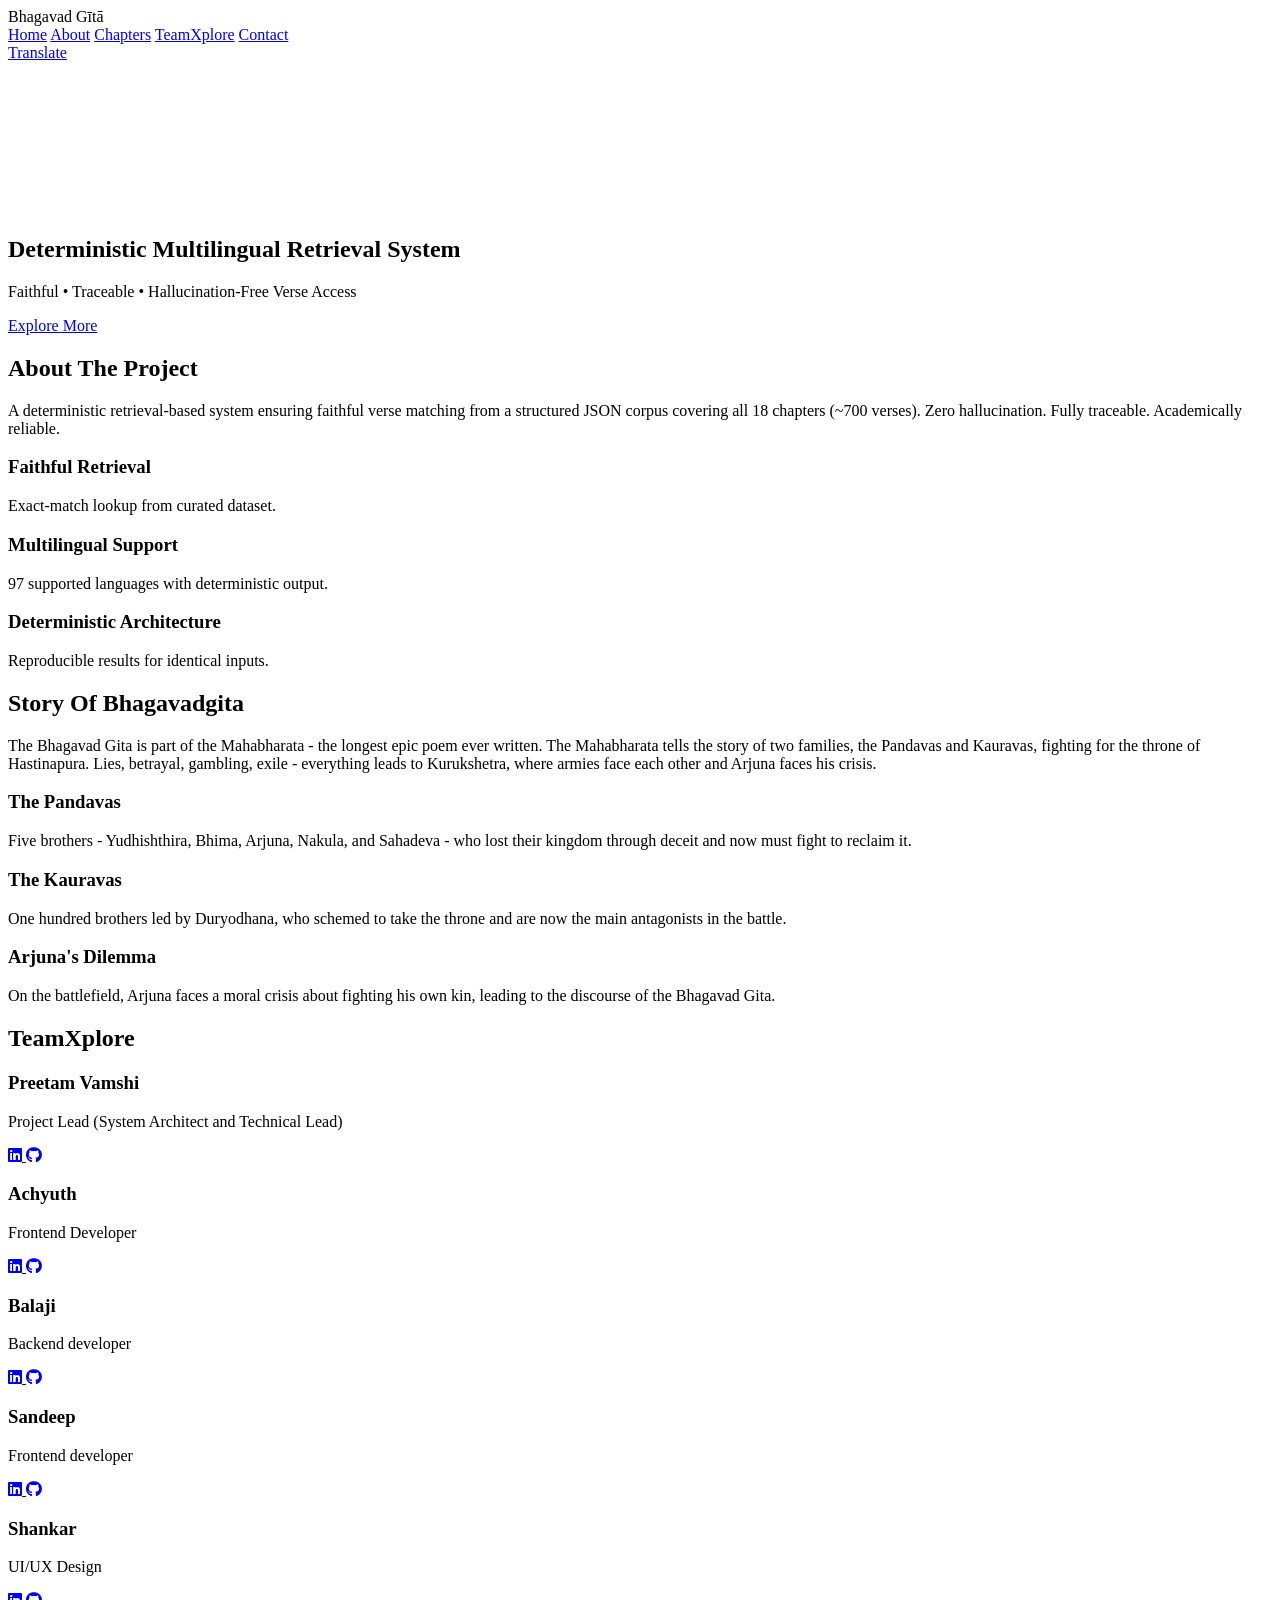
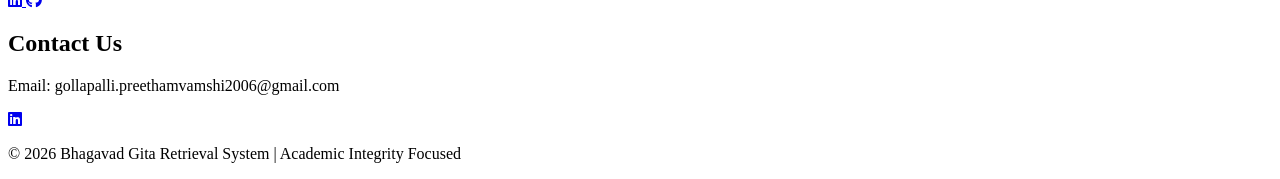
==== frontend/DASHBOARD/index.html @ b8db6f10 "Update index.html" ====
<!DOCTYPE html>
<html lang="en">
<head>
  <meta charset="UTF-8">
  <title>Bhagavad Gita Retrieval System</title>
  <meta name="viewport" content="width=device-width, initial-scale=1.0">

  <!-- Fonts -->
  <link href="https://fonts.googleapis.com/css2?family=Playfair+Display:wght@600;700&family=Inter:wght@300;400;500;600&display=swap" rel="stylesheet">
  <link rel="stylesheet" href="https://cdnjs.cloudflare.com/ajax/libs/font-awesome/6.5.0/css/all.min.css">
  <link rel="stylesheet" href="style.css">
</head>
<body>

<!-- ================= NAVBAR ================= -->
<header class="navbar">
  <div class="container nav-content">

    <div class="logo">Bhagavad Gītā</div>

    <div class="right-section">

      <nav>
        <a href="index.html">Home</a>
        <a href="index.html#about">About</a>
        <a href="BV/chapters.html" target="_self">Chapters</a>
        <a href="index.html#team">TeamXplore</a>
        <a href="index.html#contact">Contact</a>
      </nav>

      <a href="BV/translation.html" target="_self" class="glow-btn">Translate</a>

    </div>
  </div>
</header>


<!-- ================= HERO ================= -->
<section id="home" class="hero">

  <video autoplay muted loop playsinline class="hero-video">
    <source src="hero.mp4" type="video/mp4">
  </video>

  <div class="hero-overlay">
    <h1>Deterministic Multilingual Retrieval System</h1>
    <p>Faithful • Traceable • Hallucination-Free Verse Access</p>
    <a href="#about" class="btn">Explore More</a>
  </div>

</section>


<!-- ================= ABOUT ================= -->
<section id="about" class="section">
  <div class="container">
    <h2>About The Project</h2>
    <p>
      A deterministic retrieval-based system ensuring faithful verse matching
      from a structured JSON corpus covering all 18 chapters (~700 verses).
      Zero hallucination. Fully traceable. Academically reliable.
    </p>

    <div class="features">
      <div class="card">
        <h3>Faithful Retrieval</h3>
        <p>Exact-match lookup from curated dataset.</p>
      </div>

      <div class="card">
        <h3>Multilingual Support</h3>
        <p>97 supported languages with deterministic output.</p>
      </div>

      <div class="card">
        <h3>Deterministic Architecture</h3>
        <p>Reproducible results for identical inputs.</p>
      </div>
      <div class="story">
        <h2>Story Of Bhagavadgita</h2>
         <p>
        The Bhagavad Gita is part of the Mahabharata - the longest epic poem ever written.
        The Mahabharata tells the story of two families, the Pandavas and Kauravas,
        fighting for the throne of Hastinapura. Lies, betrayal, gambling, exile -
        everything leads to Kurukshetra, where armies face each other and Arjuna faces
        his crisis.
        </p>
      </div>

      <div class="card">
        <h3>The Pandavas</h3>
        <p>Five brothers - Yudhishthira, Bhima, Arjuna, Nakula, and Sahadeva - who lost their kingdom through deceit and now must fight to reclaim it.</p>
      </div>
      <div class="card">
        <h3>The Kauravas</h3>
        <p>One hundred brothers led by Duryodhana, who schemed to take the throne and are now the main antagonists in the battle.</p>
      </div>
     <div class="card">
        <h3>Arjuna's Dilemma</h3>
        <p>On the battlefield, Arjuna faces a moral crisis about fighting his own kin, leading to the discourse of the Bhagavad Gita.</p>
      </div>
      
         
  </div>
</section>


<!-- ================= TEAM ================= -->
<section id="team" class="section alt">
  <div class="container">
    <h2>TeamXplore</h2>

    <div class="team-grid">
      <div class="team-card">
        <h3>Preetam Vamshi</h3>
        <p>Project Lead (System Architect and Technical Lead)</p>

        <a href="https://www.linkedin.com/in/gollapalli-preetam-vamsi"
          target="_self"
          rel="noopener noreferrer"

          class="linkedin-icon">
          <i class="fab fa-linkedin"></i>
         </a>
        <a href="https://github.com/Preetam-Vamsi-2006" target="_self" class="github-icon">
         <i class="fab fa-github"></i>
         </a>
      </div>

      <div class="team-card">
        <h3>Achyuth</h3>
        <p>Frontend Developer</p>
           <a href="https://www.linkedin.com/in/achyuthparisha"
          target="_self"
          rel="noopener noreferrer"

          class="linkedin-icon">
          <i class="fab fa-linkedin"></i>
         </a>
        <a href="https://github.com/Achyuth69" target="_self" class="github-icon">
         <i class="fab fa-github"></i>
         </a>
      </div>

      <div class="team-card">
        <h3>Balaji</h3>
        <p>Backend developer</p>

          <a href="https://www.linkedin.com/in/rupaji-balaji-597aa5293/"
          target="_self"
          rel="noopener noreferrer"

          class="linkedin-icon">
          <i class="fab fa-linkedin"></i>
         </a>
        <a href="https://github.com/RupajiBalaji" target="_self" class="github-icon">
         <i class="fab fa-github"></i>
         </a>
      </div>
       <div class="team-card">
        <h3>Sandeep</h3>
        <p>Frontend developer</p>
           <a href="https://www.linkedin.com/in/pshalemsandeep/"
          target="_self"
          rel="noopener noreferrer"

          class="linkedin-icon">
          <i class="fab fa-linkedin"></i>
         </a>
        <a href="https://github.com/P-Shalem-Sandeep-Babu" target="_self" class="github-icon">
         <i class="fab fa-github"></i>
         </a>
      </div>

      <div class="team-card">
        <h3>Shankar</h3>
        <p>UI/UX Design</p>
           <a href="https://www.linkedin.com/in/ashankarsrivathsa/"
          target="_self"
          rel="noopener noreferrer"

          class="linkedin-icon">
          <i class="fab fa-linkedin"></i>
         </a>
         <a href="https://github.com/ShankarSrivathsa" target="_self" class="github-icon">
         <i class="fab fa-github"></i>
         </a>
      </div>
      
    </div>
  </div>
</section>


<!-- ================= CONTACT ================= -->
<section id="contact" class="section">
  <div class="container">
    <h2>Contact Us</h2>
    <p class="contact-email">
      Email: gollapalli.preethamvamshi2006@gmail.com
    </p>
       <div class="contact-social">

      <a href="https://www.linkedin.com/in/gollapalli-preetam-vamsi"
         target="_self">
        <i class="fab fa-linkedin"></i>
      </a>

      

    </div>
  </div>
</section>


<footer class="footer">
  <p>© 2026 Bhagavad Gita Retrieval System | Academic Integrity Focused</p>
</footer>


<script>
window.addEventListener("scroll", function() {
  const nav = document.querySelector(".navbar");
  if (window.scrollY > 50) {
    nav.classList.add("scrolled");
  } else {
    nav.classList.remove("scrolled");
  }
});
</script>

</body>
</html>
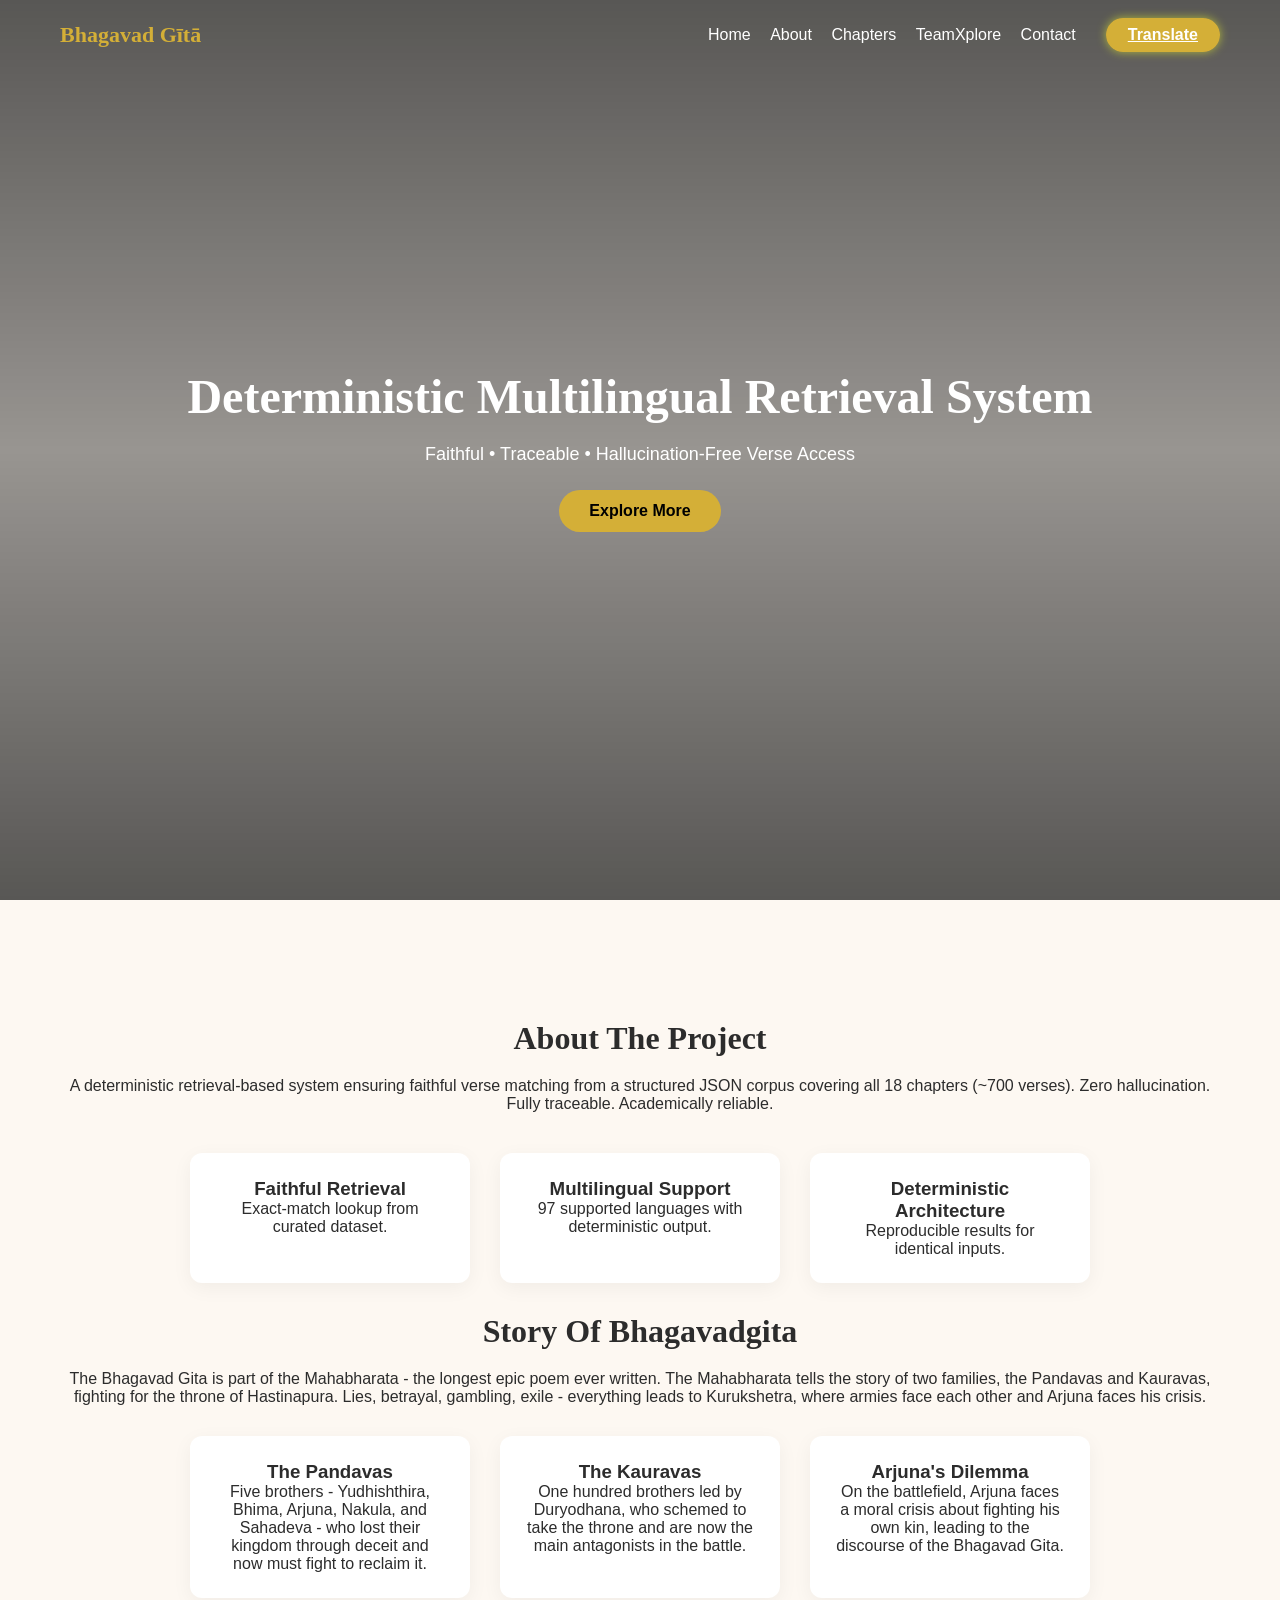
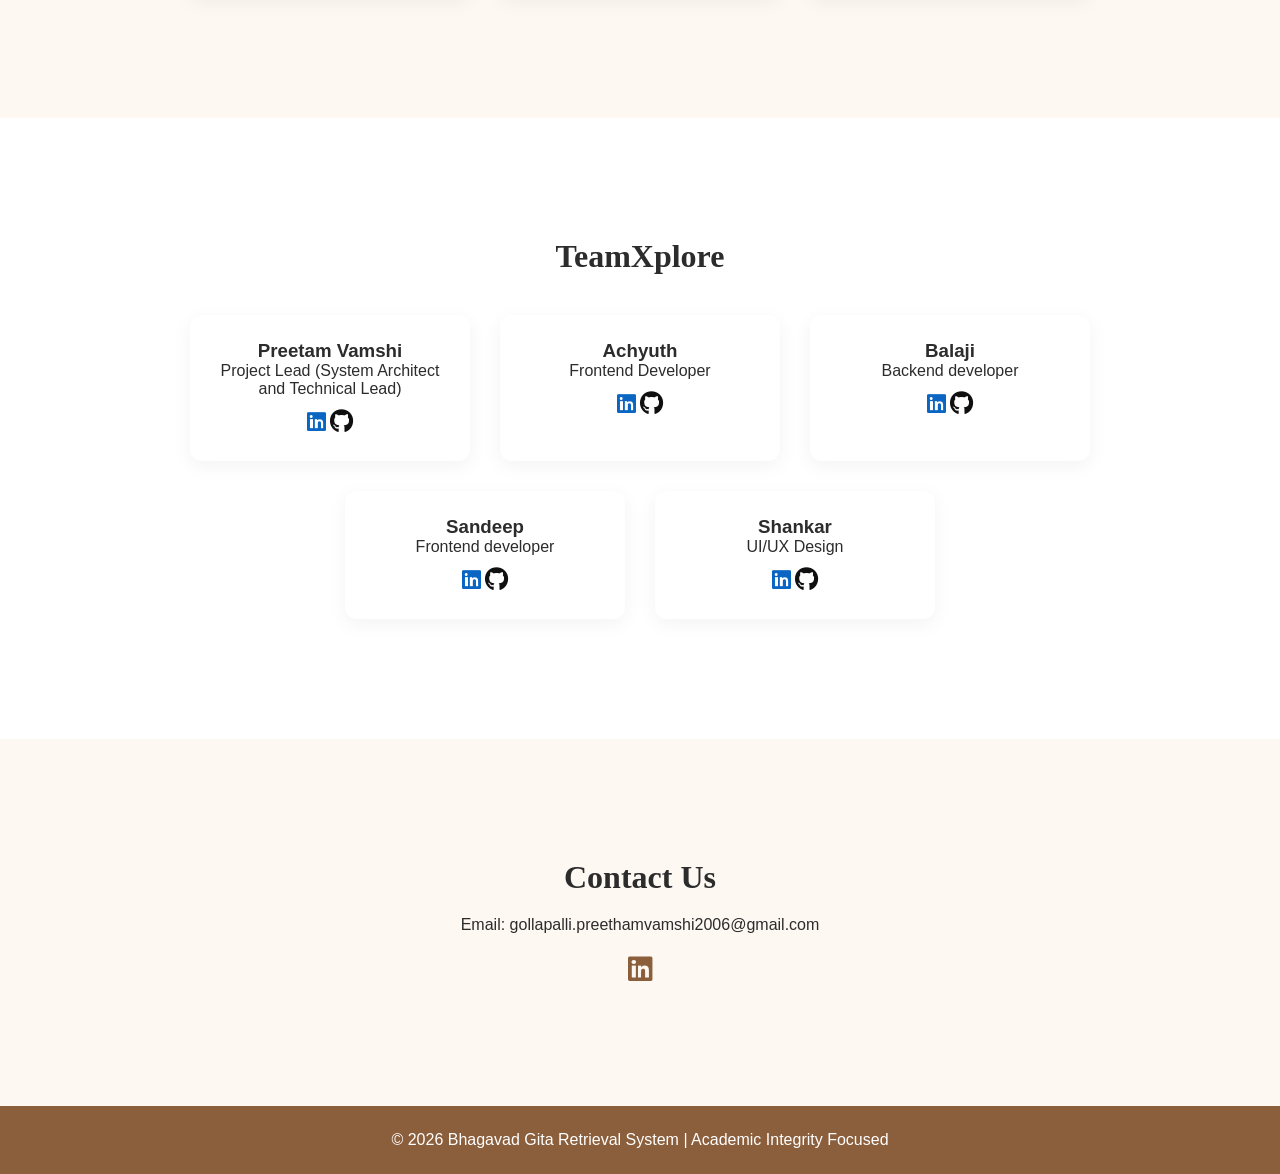
==== commit aa218088: "For Mobile Navbar" ====
--- a/frontend/DASHBOARD/index.html
+++ b/frontend/DASHBOARD/index.html
@@ -17,8 +17,11 @@
   <div class="container nav-content">
 
     <div class="logo">Bhagavad Gītā</div>
-
-    <div class="right-section">
+      <!-- Hamburger Icon -->
+    <div class="hamburger" id="hamburger">
+      <i class="fas fa-bars"></i>
+    </div>
+    <div class="right-section" id = "nav-menu">
 
       <nav>
         <a href="index.html">Home</a>
@@ -218,16 +221,7 @@
 </footer>
 
 
-<script>
-window.addEventListener("scroll", function() {
-  const nav = document.querySelector(".navbar");
-  if (window.scrollY > 50) {
-    nav.classList.add("scrolled");
-  } else {
-    nav.classList.remove("scrolled");
-  }
-});
-</script>
+<script src="BV/script.js"></script>
 
 </body>
 </html>
--- a/frontend/DASHBOARD/style.css
+++ b/frontend/DASHBOARD/style.css
@@ -0,0 +1,344 @@
+/* ===== RESET ===== */
+* {
+  margin: 0;
+  padding: 0;
+  box-sizing: border-box;
+}
+
+html {
+  scroll-behavior: smooth;
+}
+
+body {
+  font-family: 'Inter', sans-serif;
+  background: #FDF8F2;
+  color: #2C2C2C;
+}
+
+/* ===== CONTAINER ===== */
+.container {
+  max-width: 1200px;
+  margin: auto;
+  padding: 0 20px;
+}
+
+/* ===== NAVBAR ===== */
+.navbar {
+  position: fixed;
+  width: 100%;
+  top: 0;
+  z-index: 1000;
+  background: transparent;
+  transition: 0.3s ease;
+}
+
+.navbar.scrolled {
+  background: white;
+  box-shadow: 0 2px 12px rgba(0,0,0,0.08);
+}
+
+.nav-content {
+  display: flex;
+  justify-content: space-between;
+  align-items: center;
+  height: 70px;
+}
+
+.logo {
+  font-family: 'Playfair Display', serif;
+  font-size: 22px;
+  color: #D4AF37;
+  font-weight: 700;
+}
+
+.right-section {
+  display: flex;
+  align-items: center;
+  gap: 15px;
+}
+
+.navbar nav a {
+  text-decoration: none;
+  color: white;
+  font-weight: 500;
+  margin-right: 15px;
+  transition: 0.3s;
+}
+
+.navbar.scrolled nav a {
+  color: #8B5E3C;
+}
+
+.navbar nav a:hover {
+  color: #D4AF37;
+}
+
+/* ===== PREMIUM BUTTONS ===== */
+
+/* Wireshark Style Outline Button */
+.outline-btn {
+  padding: 8px 20px;
+  border-radius: 30px;
+  background: transparent;
+  color: #00bfff;
+  font-weight: 500;
+  cursor: pointer;
+  border: 2px solid #00bfff;
+  transition: 0.3s ease;
+}
+
+.outline-btn:hover {
+  background: #00bfff;
+  color: black;
+  box-shadow: 0 0 15px #00bfff;
+}
+
+/* Gradient Glow Button */
+.glow-btn {
+  padding: 8px 22px;
+  border-radius: 30px;
+  border: none;
+  background: linear-gradient(45deg, #D4AF37, #D4AF37);
+  color: white;
+  font-weight: 600;
+  cursor: pointer;
+  transition: 0.3s ease;
+  box-shadow: 0 0 10px rgba(231, 245, 42, 0.6);
+}
+
+.glow-btn:hover {
+  transform: translateY(-2px);
+  box-shadow: 0 0 20px rgba(225, 239, 35, 0.9);
+}
+
+/* ===== HERO ===== */
+.hero {
+  position: relative;
+  width: 100%;
+  height: 100vh;
+  overflow: hidden;
+}
+
+.hero-video {
+  position: fixed;
+  top: 0;
+  left: 0;
+  width: 100vw;
+  height: 100vh;
+  object-fit: cover;
+  z-index: -1;
+  pointer-events: none;
+}
+
+.hero-overlay {
+  position: relative;
+  z-index: 2;
+  height: 100vh;
+  display: flex;
+  flex-direction: column;
+  justify-content: center;
+  align-items: center;
+  text-align: center;
+  background: linear-gradient(
+    to bottom,
+    rgba(0,0,0,0.65),
+    rgba(0,0,0,0.4),
+    rgba(0,0,0,0.65)
+  );
+  color: white;
+  padding: 20px;
+}
+
+.hero-overlay h1 {
+  font-family: 'Playfair Display', serif;
+  font-size: 48px;
+  margin-bottom: 20px;
+}
+
+.hero-overlay p {
+  font-size: 18px;
+  margin-bottom: 25px;
+}
+
+.btn {
+  display: inline-block;
+  padding: 12px 30px;
+  background: #D4AF37;
+  color: black;
+  border-radius: 30px;
+  text-decoration: none;
+  font-weight: 600;
+  transition: 0.3s;
+}
+
+.btn:hover {
+  background: #b9972e;
+}
+
+/* ===== SECTIONS ===== */
+.section {
+  padding: 120px 0;
+  background: #FDF8F2;
+  text-align: center;
+}
+
+.section h2 {
+  font-family: 'Playfair Display', serif;
+  margin-bottom: 20px;
+  font-size: 32px;
+}
+
+.alt {
+  background: white;
+}
+
+/* ===== CARDS ===== */
+.features,
+.team-grid {
+  margin-top: 40px;
+  display: flex;
+  justify-content: center;
+  gap: 30px;
+  flex-wrap: wrap;
+}
+
+.card,
+.team-card {
+  background: white;
+  padding: 25px;
+  width: 280px;
+  border-radius: 12px;
+  box-shadow: 0 5px 20px rgba(0,0,0,0.05);
+  transition: 0.3s;
+}
+
+.card:hover,
+.team-card:hover {
+  transform: translateY(-6px);
+}
+
+/* ===== CONTACT ===== */
+.contact-form {
+  max-width: 450px;
+  margin: 30px auto;
+  display: flex;
+  flex-direction: column;
+}
+
+.contact-form input,
+.contact-form textarea {
+  margin: 10px 0;
+  padding: 12px;
+  border-radius: 6px;
+  border: 1px solid #ccc;
+}
+
+.footer {
+  text-align: center;
+  padding: 25px;
+  background: #8B5E3C;
+  color: white;
+}
+
+.linkedin-icon {
+  display: inline-block;
+  margin-top: 12px;
+  font-size: 22px;
+  color: #0A66C2;
+  transition: 0.3s ease;
+  z-index: 10;
+  pointer-events: auto;
+  position: relative;
+}
+
+.linkedin-icon:hover {
+  transform: scale(1.2);
+  color: #004182;
+}
+
+.github-icon {
+    display: inline-block;
+    margin-top: 10px;
+    font-size: 24px;
+    color: #111010;
+    transition: 0.3s ease;
+}
+
+.github-icon:hover {
+    color: #D4AF37;
+    transform: scale(1.2);
+}
+.contact-social {
+    margin-top: 20px;
+    display: flex;
+    justify-content: center;
+    gap: 35px;
+}
+
+.contact-social a {
+    font-size: 28px;
+    color: #8B5E3C;
+    transition: 0.3s ease;
+}
+
+.contact-social a:hover {
+    color: #D4AF37;
+    transform: scale(1.2);
+}
+.story {
+  width: 100%;
+}
+/* ================= HAMBURGER ================= */
+
+.hamburger {
+  display: none;
+  font-size: 26px;
+  cursor: pointer;
+  color: white;
+}
+
+.navbar.scrolled .hamburger {
+  color: #8B5E3C;
+}
+
+
+/* ================= MOBILE NAVBAR ================= */
+
+@media (max-width: 768px) {
+
+  .hamburger {
+    display: block;
+  }
+
+  .right-section {
+    position: fixed;
+    top: 0;
+    right: -100%;
+    height: 100vh;
+    width: 260px;
+    display:flex;
+    background: white;
+    flex-direction: column;
+    justify-content: center;
+    align-items: center;
+    gap: 30px;
+    transition: 0.3s ease;
+    box-shadow: -5px 0 20px rgba(0,0,0,0.1);
+  }
+
+  .right-section.active {
+    right: 0;
+  }
+
+  .right-section nav {
+    display: flex;
+    flex-direction: column;
+    gap: 20px;
+  }
+
+  .navbar nav a {
+    color: #8B5E3C;
+    font-size: 18px;
+  }
+
+}
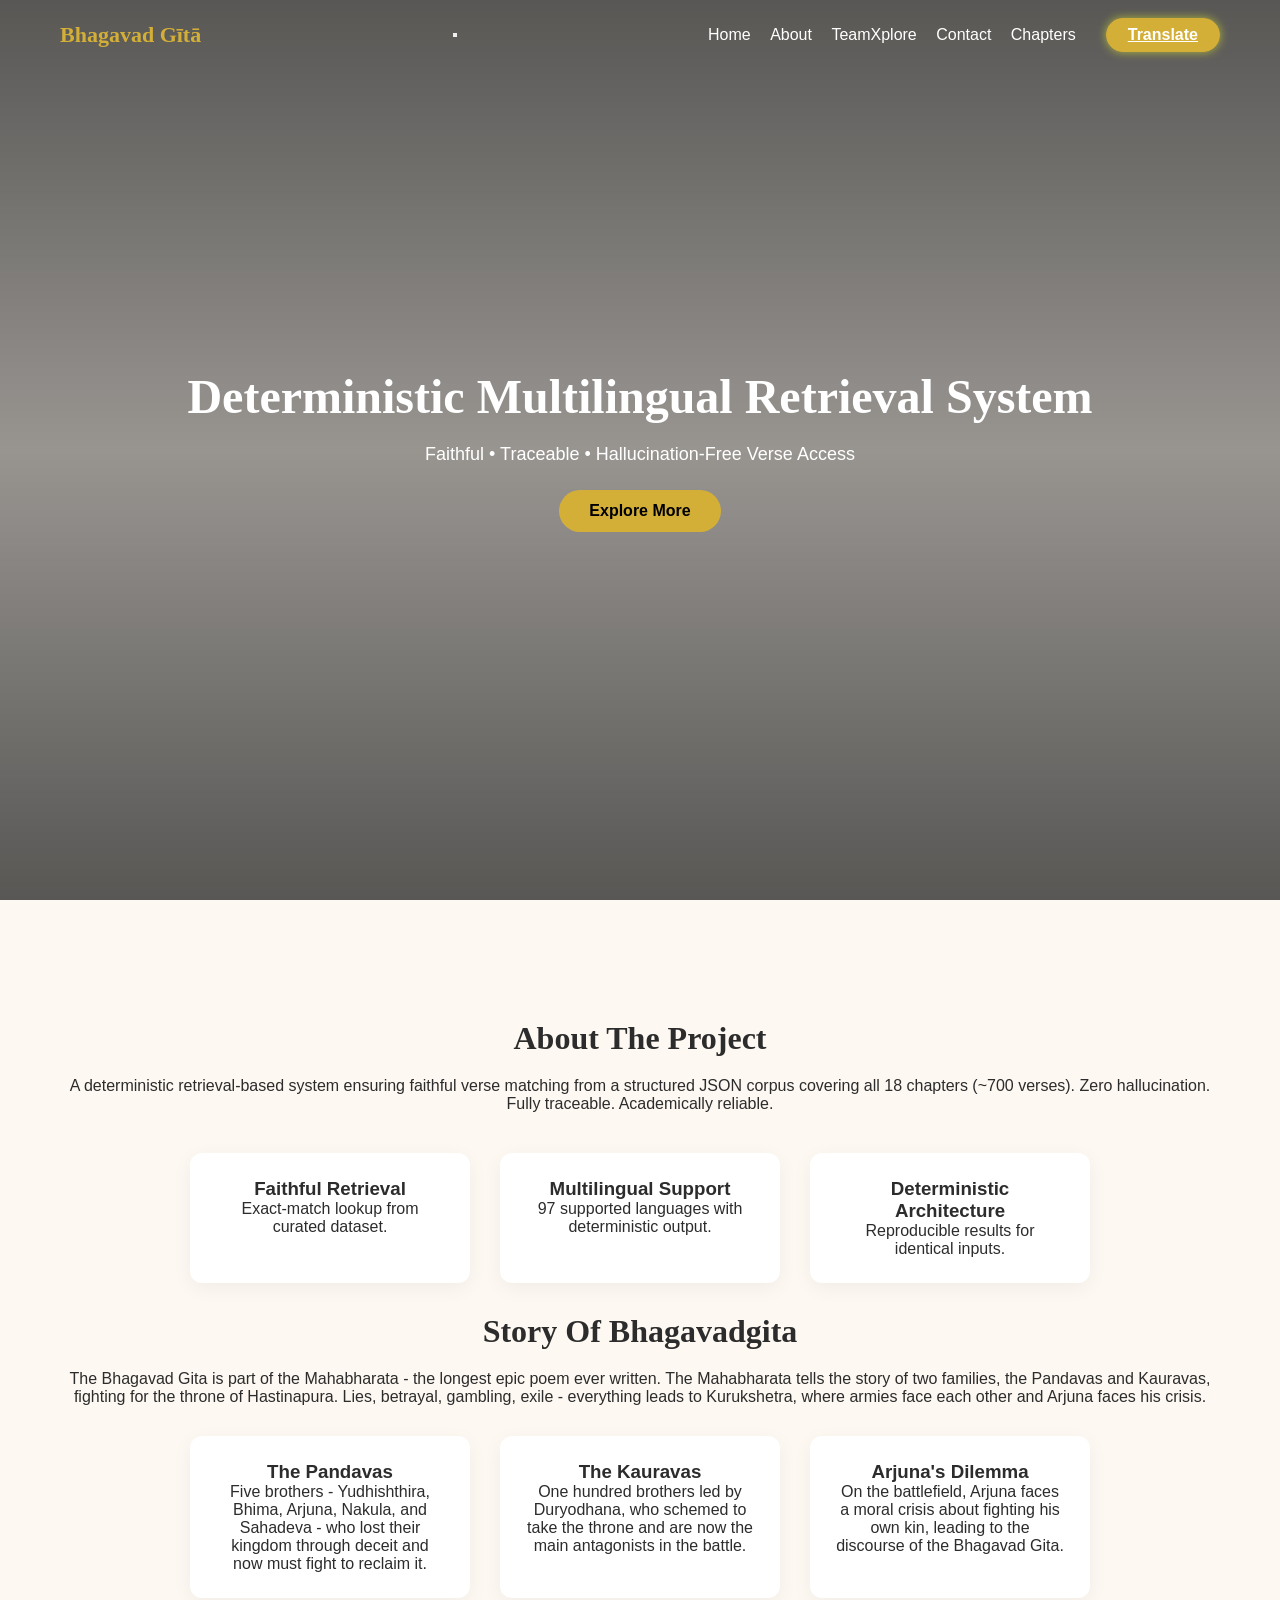
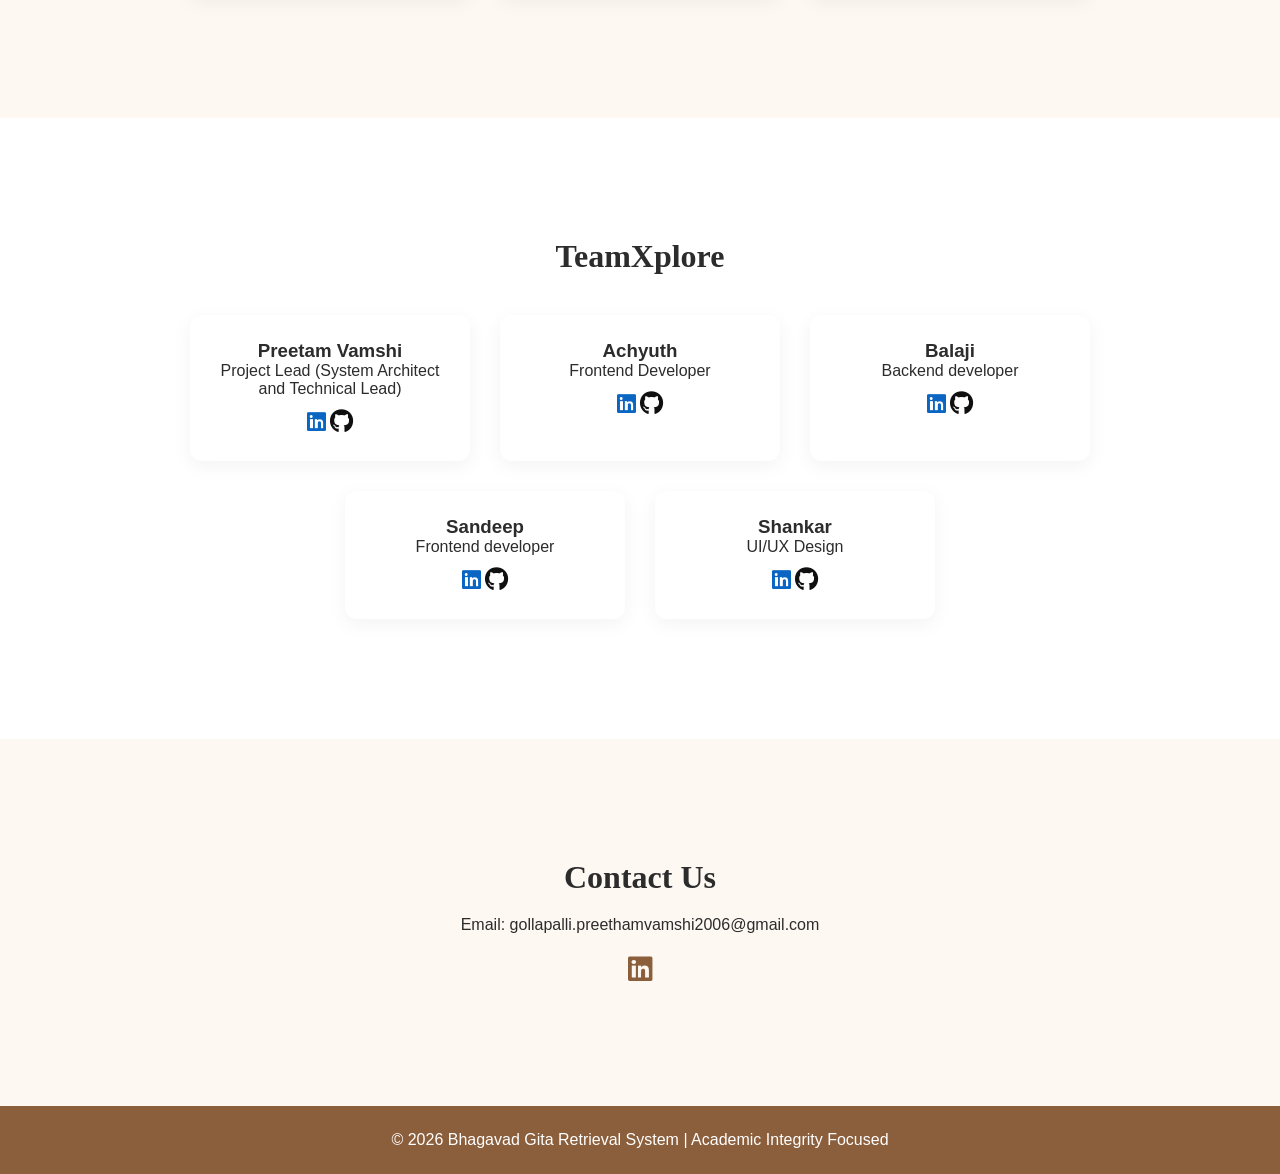
==== commit 77241bd0: "all changes for deployment" ====
--- a/frontend/DASHBOARD/index.html
+++ b/frontend/DASHBOARD/index.html
@@ -9,6 +9,7 @@
   <link href="https://fonts.googleapis.com/css2?family=Playfair+Display:wght@600;700&family=Inter:wght@300;400;500;600&display=swap" rel="stylesheet">
   <link rel="stylesheet" href="https://cdnjs.cloudflare.com/ajax/libs/font-awesome/6.5.0/css/all.min.css">
   <link rel="stylesheet" href="style.css">
+  <link rel="stylesheet" href="hamburger-menu.css">
 </head>
 <body>
 
@@ -17,21 +18,18 @@
   <div class="container nav-content">
 
     <div class="logo">Bhagavad Gītā</div>
-      <!-- Hamburger Icon -->
-    <div class="hamburger" id="hamburger">
-      <i class="fas fa-bars"></i>
-    </div>
-    <div class="right-section" id = "nav-menu">
+
+    <div class="right-section">
 
       <nav>
-        <a href="index.html">Home</a>
-        <a href="index.html#about">About</a>
-        <a href="BV/chapters.html" target="_self">Chapters</a>
-        <a href="index.html#team">TeamXplore</a>
-        <a href="index.html#contact">Contact</a>
+        <a href="#home">Home</a>
+        <a href="#about">About</a>
+        <a href="#team">TeamXplore</a>
+        <a href="#contact">Contact</a>
+        <a href="../BV/chapters.html" target="_self">Chapters </a>
       </nav>
 
-      <a href="BV/translation.html" target="_self" class="glow-btn">Translate</a>
+      <a href="../BV/translation.html" target="_self" class="glow-btn">Translate</a>
 
     </div>
   </div>
@@ -102,8 +100,6 @@
         <h3>Arjuna's Dilemma</h3>
         <p>On the battlefield, Arjuna faces a moral crisis about fighting his own kin, leading to the discourse of the Bhagavad Gita.</p>
       </div>
-      
-         
   </div>
 </section>
 
@@ -221,7 +217,17 @@
 </footer>
 
 
-<script src="BV/script.js"></script>
+<script>
+window.addEventListener("scroll", function() {
+  const nav = document.querySelector(".navbar");
+  if (window.scrollY > 50) {
+    nav.classList.add("scrolled");
+  } else {
+    nav.classList.remove("scrolled");
+  }
+});
+</script>
+<script src="hamburger-menu.js"></script>
 
 </body>
 </html>
--- a/frontend/DASHBOARD/style.css
+++ b/frontend/DASHBOARD/style.css
@@ -287,58 +287,4 @@
 }
 .story {
   width: 100%;
-}
-/* ================= HAMBURGER ================= */
-
-.hamburger {
-  display: none;
-  font-size: 26px;
-  cursor: pointer;
-  color: white;
-}
-
-.navbar.scrolled .hamburger {
-  color: #8B5E3C;
-}
-
-
-/* ================= MOBILE NAVBAR ================= */
-
-@media (max-width: 768px) {
-
-  .hamburger {
-    display: block;
-  }
-
-  .right-section {
-    position: fixed;
-    top: 0;
-    right: -100%;
-    height: 100vh;
-    width: 260px;
-    display:flex;
-    background: white;
-    flex-direction: column;
-    justify-content: center;
-    align-items: center;
-    gap: 30px;
-    transition: 0.3s ease;
-    box-shadow: -5px 0 20px rgba(0,0,0,0.1);
-  }
-
-  .right-section.active {
-    right: 0;
-  }
-
-  .right-section nav {
-    display: flex;
-    flex-direction: column;
-    gap: 20px;
-  }
-
-  .navbar nav a {
-    color: #8B5E3C;
-    font-size: 18px;
-  }
-
-}
+}
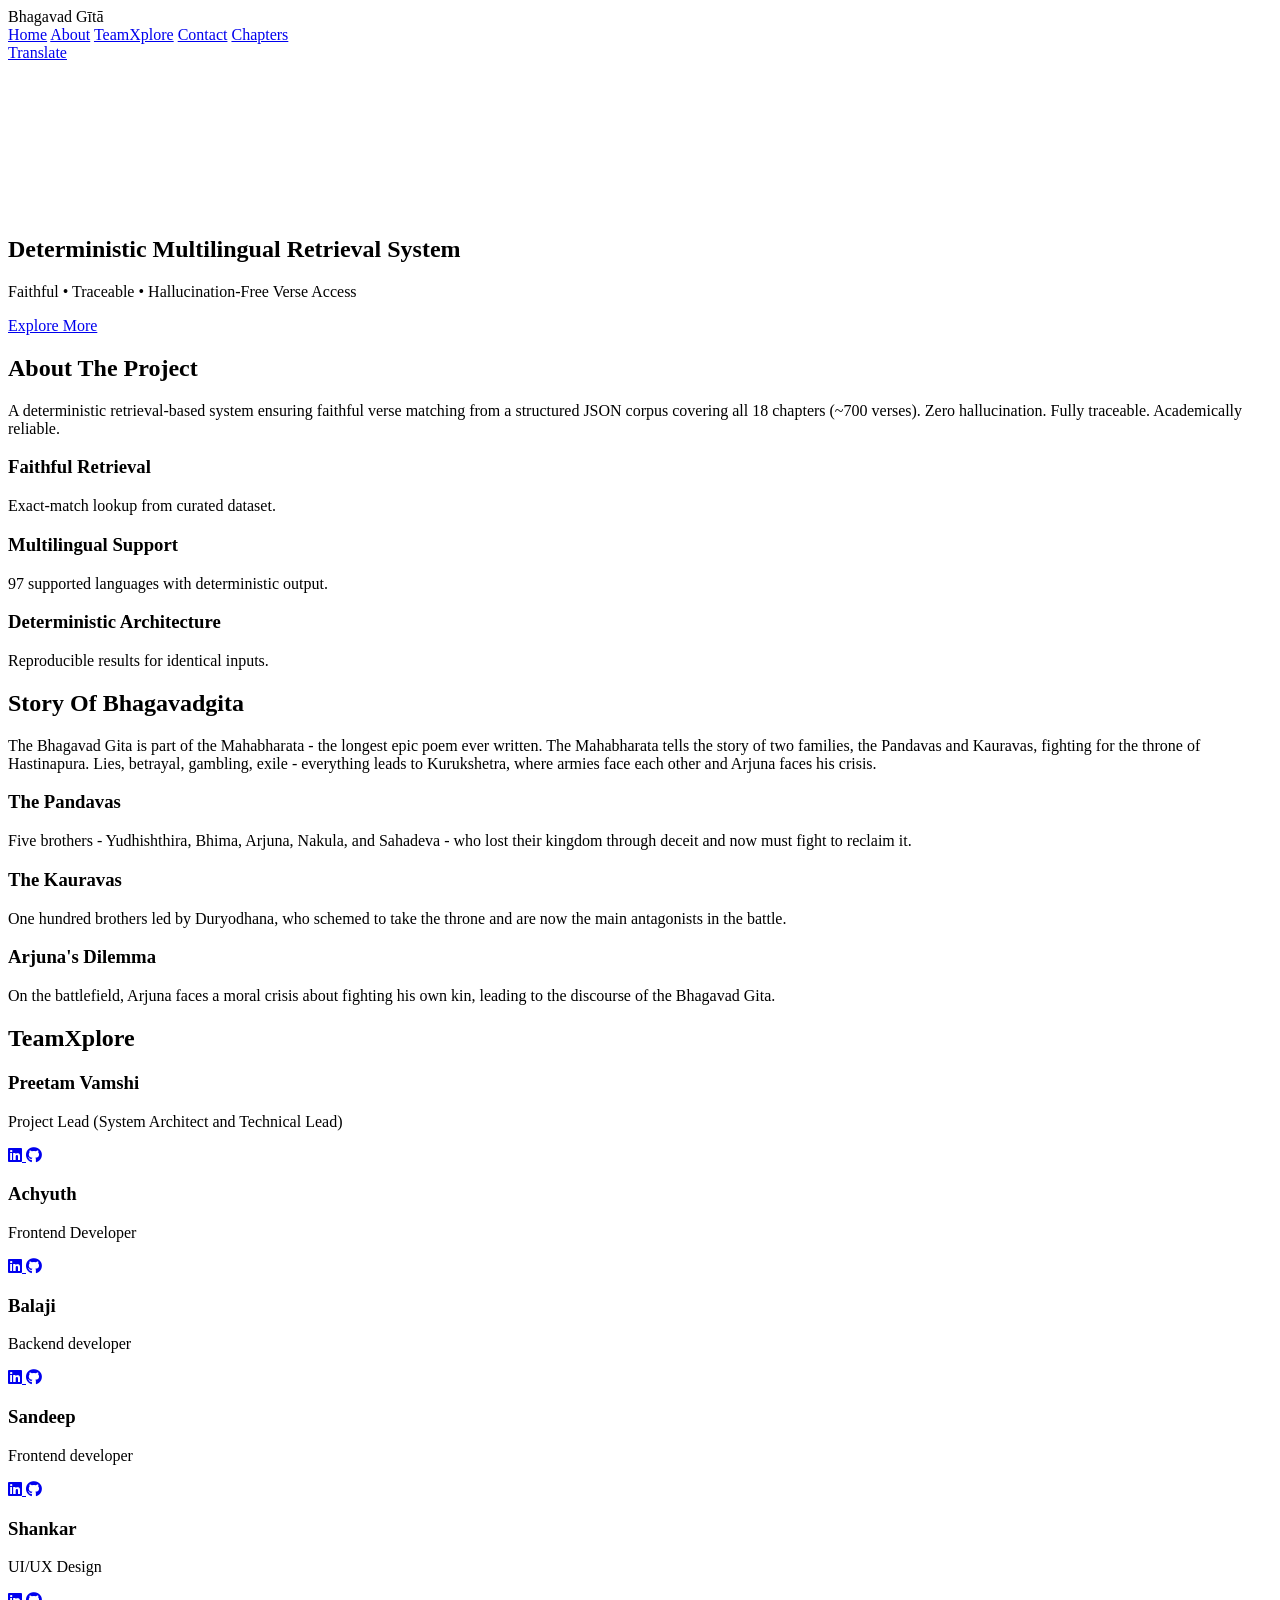
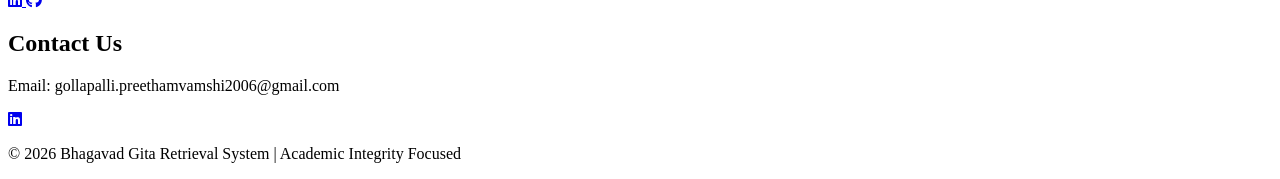
==== commit a730a596: "Fixed all paths for vercel" ====
--- a/frontend/DASHBOARD/index.html
+++ b/frontend/DASHBOARD/index.html
@@ -8,8 +8,8 @@
   <!-- Fonts -->
   <link href="https://fonts.googleapis.com/css2?family=Playfair+Display:wght@600;700&family=Inter:wght@300;400;500;600&display=swap" rel="stylesheet">
   <link rel="stylesheet" href="https://cdnjs.cloudflare.com/ajax/libs/font-awesome/6.5.0/css/all.min.css">
-  <link rel="stylesheet" href="style.css">
-  <link rel="stylesheet" href="hamburger-menu.css">
+  <link rel="stylesheet" href="/style.css">
+  <link rel="stylesheet" href="/hamburger-menu.css">
 </head>
 <body>
 
@@ -26,10 +26,10 @@
         <a href="#about">About</a>
         <a href="#team">TeamXplore</a>
         <a href="#contact">Contact</a>
-        <a href="../BV/chapters.html" target="_self">Chapters </a>
+        <a href="/BV/chapters.html">Chapters</a>
       </nav>
 
-      <a href="../BV/translation.html" target="_self" class="glow-btn">Translate</a>
+      <a href="/BV/translation.html" class="glow-btn">Translate</a>
 
     </div>
   </div>
@@ -227,7 +227,7 @@
   }
 });
 </script>
-<script src="hamburger-menu.js"></script>
+<script src="/hamburger-menu.js"></script>
 
 </body>
 </html>
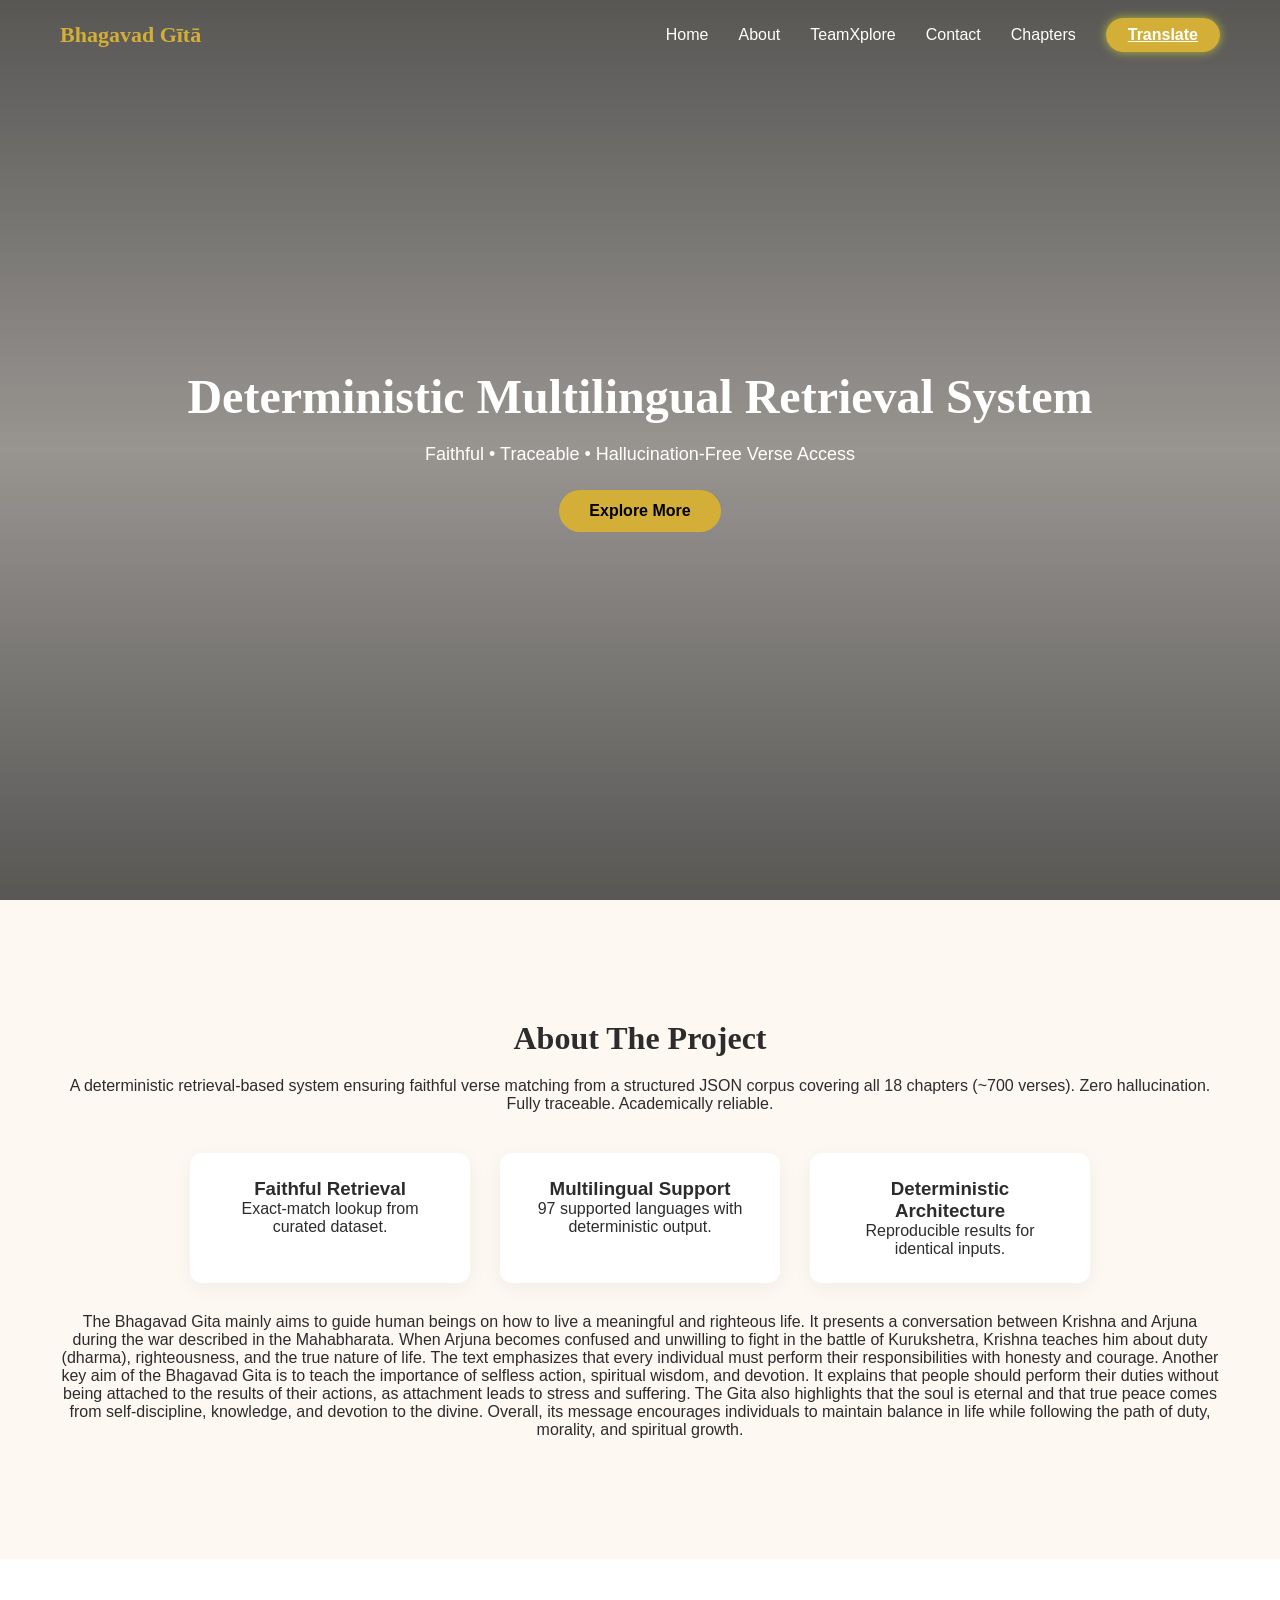
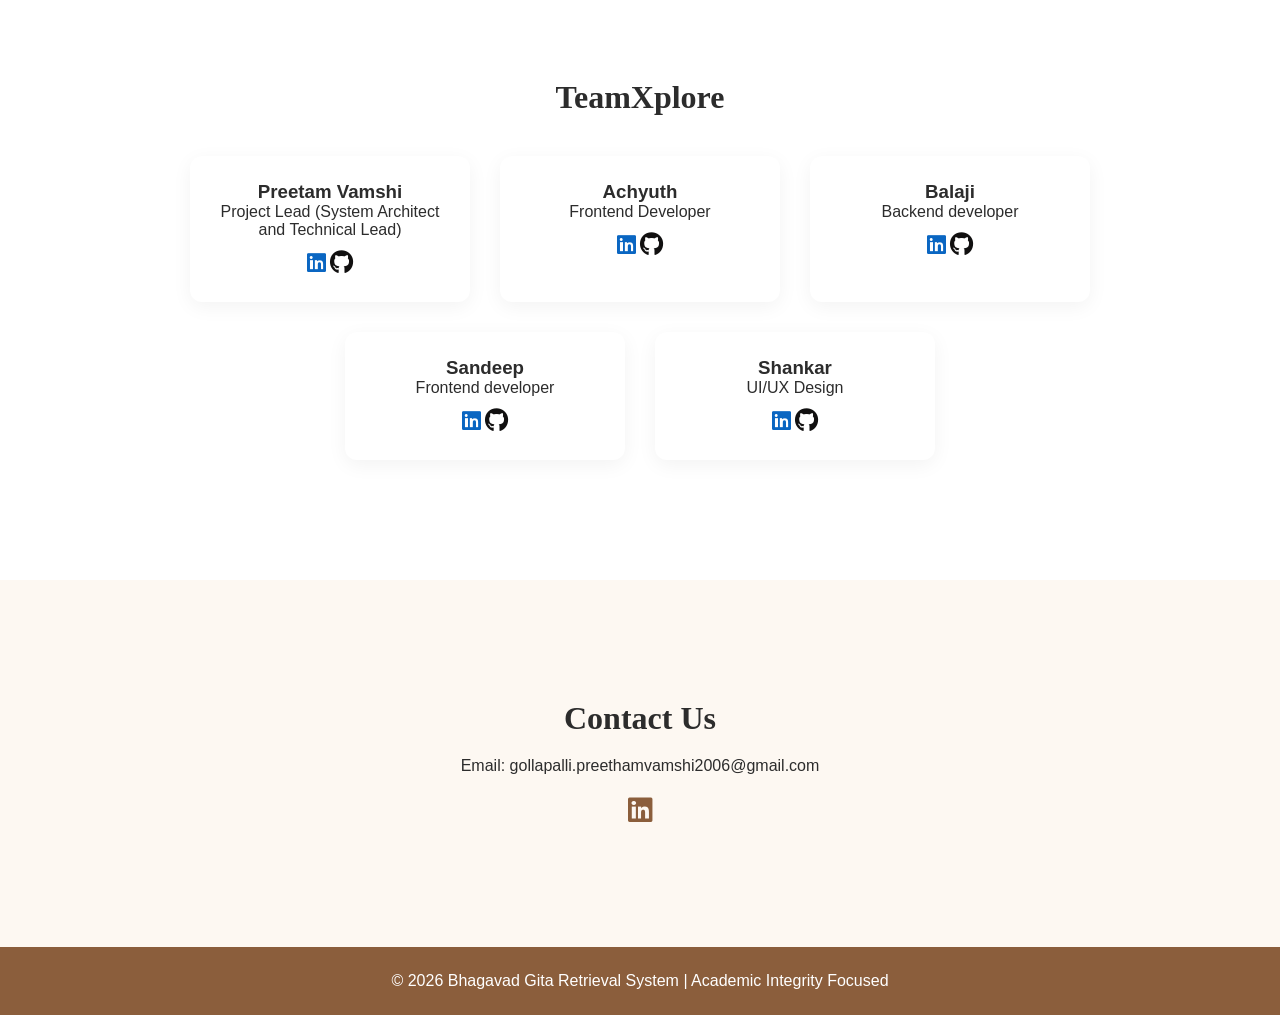
==== commit 95060eee: "Changes" ====
--- a/frontend/DASHBOARD/index.html
+++ b/frontend/DASHBOARD/index.html
@@ -8,8 +8,7 @@
   <!-- Fonts -->
   <link href="https://fonts.googleapis.com/css2?family=Playfair+Display:wght@600;700&family=Inter:wght@300;400;500;600&display=swap" rel="stylesheet">
   <link rel="stylesheet" href="https://cdnjs.cloudflare.com/ajax/libs/font-awesome/6.5.0/css/all.min.css">
-  <link rel="stylesheet" href="/style.css">
-  <link rel="stylesheet" href="/hamburger-menu.css">
+  <link rel="stylesheet" href="style.css">
 </head>
 <body>
 
@@ -21,15 +20,21 @@
 
     <div class="right-section">
 
-      <nav>
+      <nav class="nav-menu">
         <a href="#home">Home</a>
         <a href="#about">About</a>
         <a href="#team">TeamXplore</a>
         <a href="#contact">Contact</a>
-        <a href="/BV/chapters.html">Chapters</a>
+        <a href="../BV/chapters.html" target="_self">Chapters </a>
       </nav>
 
-      <a href="/BV/translation.html" class="glow-btn">Translate</a>
+      <button class="hamburger" aria-label="Toggle menu">
+        <span></span>
+        <span></span>
+        <span></span>
+      </button>
+
+      <a href="../BV/translation.html" target="_self" class="glow-btn">Translate</a>
 
     </div>
   </div>
@@ -77,29 +82,12 @@
         <h3>Deterministic Architecture</h3>
         <p>Reproducible results for identical inputs.</p>
       </div>
-      <div class="story">
-        <h2>Story Of Bhagavadgita</h2>
-         <p>
-        The Bhagavad Gita is part of the Mahabharata - the longest epic poem ever written.
-        The Mahabharata tells the story of two families, the Pandavas and Kauravas,
-        fighting for the throne of Hastinapura. Lies, betrayal, gambling, exile -
-        everything leads to Kurukshetra, where armies face each other and Arjuna faces
-        his crisis.
-        </p>
-      </div>
-
-      <div class="card">
-        <h3>The Pandavas</h3>
-        <p>Five brothers - Yudhishthira, Bhima, Arjuna, Nakula, and Sahadeva - who lost their kingdom through deceit and now must fight to reclaim it.</p>
-      </div>
-      <div class="card">
-        <h3>The Kauravas</h3>
-        <p>One hundred brothers led by Duryodhana, who schemed to take the throne and are now the main antagonists in the battle.</p>
-      </div>
-     <div class="card">
-        <h3>Arjuna's Dilemma</h3>
-        <p>On the battlefield, Arjuna faces a moral crisis about fighting his own kin, leading to the discourse of the Bhagavad Gita.</p>
-      </div>
+        
+      
+      <p> The Bhagavad Gita mainly aims to guide human beings on how to live a meaningful and righteous life. It presents a conversation between Krishna and Arjuna during the war described in the Mahabharata. When Arjuna becomes confused and unwilling to fight in the battle of Kurukshetra, Krishna teaches him about duty (dharma), righteousness, and the true nature of life. The text emphasizes that every individual must perform their responsibilities with honesty and courage.
+
+Another key aim of the Bhagavad Gita is to teach the importance of selfless action, spiritual wisdom, and devotion. It explains that people should perform their duties without being attached to the results of their actions, as attachment leads to stress and suffering. The Gita also highlights that the soul is eternal and that true peace comes from self-discipline, knowledge, and devotion to the divine. Overall, its message encourages individuals to maintain balance in life while following the path of duty, morality, and spiritual growth.</p>
+    </div>
   </div>
 </section>
 
@@ -226,8 +214,35 @@
     nav.classList.remove("scrolled");
   }
 });
+
+// Hamburger menu toggle
+document.addEventListener('DOMContentLoaded', function() {
+  const hamburger = document.querySelector('.hamburger');
+  const navMenu = document.querySelector('.nav-menu');
+
+  hamburger.addEventListener('click', function() {
+    hamburger.classList.toggle('active');
+    navMenu.classList.toggle('active');
+  });
+
+  // Close menu when clicking a link
+  const navLinks = document.querySelectorAll('.nav-menu a');
+  navLinks.forEach(link => {
+    link.addEventListener('click', function() {
+      hamburger.classList.remove('active');
+      navMenu.classList.remove('active');
+    });
+  });
+
+  // Close menu when clicking outside
+  document.addEventListener('click', function(event) {
+    if (!hamburger.contains(event.target) && !navMenu.contains(event.target)) {
+      hamburger.classList.remove('active');
+      navMenu.classList.remove('active');
+    }
+  });
+});
 </script>
-<script src="/hamburger-menu.js"></script>
 
 </body>
 </html>
--- a/frontend/DASHBOARD/style.css
+++ b/frontend/DASHBOARD/style.css
@@ -0,0 +1,496 @@
+/* ===== RESET ===== */
+* {
+  margin: 0;
+  padding: 0;
+  box-sizing: border-box;
+}
+
+html {
+  scroll-behavior: smooth;
+}
+
+body {
+  font-family: 'Inter', sans-serif;
+  background: #FDF8F2;
+  color: #2C2C2C;
+}
+
+/* ===== CONTAINER ===== */
+.container {
+  max-width: 1200px;
+  margin: auto;
+  padding: 0 20px;
+}
+
+/* ===== NAVBAR ===== */
+.navbar {
+  position: fixed;
+  width: 100%;
+  top: 0;
+  z-index: 1000;
+  background: transparent;
+  transition: 0.3s ease;
+}
+
+.navbar.scrolled {
+  background: white;
+  box-shadow: 0 2px 12px rgba(0,0,0,0.08);
+}
+
+.nav-content {
+  display: flex;
+  justify-content: space-between;
+  align-items: center;
+  height: 70px;
+}
+
+.logo {
+  font-family: 'Playfair Display', serif;
+  font-size: 22px;
+  color: #D4AF37;
+  font-weight: 700;
+}
+
+.right-section {
+  display: flex;
+  align-items: center;
+  gap: 15px;
+}
+
+.navbar nav a {
+  text-decoration: none;
+  color: white;
+  font-weight: 500;
+  margin-right: 15px;
+  transition: 0.3s;
+}
+
+.navbar.scrolled nav a {
+  color: #8B5E3C;
+}
+
+.navbar nav a:hover {
+  color: #D4AF37;
+}
+
+/* Hamburger Menu */
+.hamburger {
+  display: none;
+  flex-direction: column;
+  justify-content: space-around;
+  width: 30px;
+  height: 30px;
+  background: transparent;
+  border: none;
+  cursor: pointer;
+  padding: 0;
+  z-index: 1001;
+}
+
+.hamburger span {
+  width: 30px;
+  height: 3px;
+  background: #D4AF37;
+  border-radius: 2px;
+  transition: all 0.3s ease;
+  transform-origin: center;
+}
+
+.hamburger.active span:nth-child(1) {
+  transform: rotate(45deg) translate(5px, 5px);
+}
+
+.hamburger.active span:nth-child(2) {
+  opacity: 0;
+}
+
+.hamburger.active span:nth-child(3) {
+  transform: rotate(-45deg) translate(7px, -6px);
+}
+
+/* Mobile Menu */
+.nav-menu {
+  display: flex;
+  gap: 15px;
+  align-items: center;
+}
+
+.nav-menu.active {
+  position: fixed;
+  top: 60px;
+  left: 0;
+  right: 0;
+  background: rgba(255, 255, 255, 0.95);
+  backdrop-filter: blur(10px);
+  flex-direction: column;
+  padding: 20px;
+  box-shadow: 0 5px 20px rgba(0, 0, 0, 0.1);
+  z-index: 1000;
+}
+
+.nav-menu.active a {
+  color: #8B5E3C !important;
+  padding: 10px 0;
+  border-bottom: 1px solid rgba(212, 175, 55, 0.2);
+  text-shadow: none !important;
+}
+
+.nav-menu.active a:hover {
+  color: #D4AF37 !important;
+  text-shadow: none !important;
+}
+
+/* ===== PREMIUM BUTTONS ===== */
+
+/* Wireshark Style Outline Button */
+.outline-btn {
+  padding: 8px 20px;
+  border-radius: 30px;
+  background: transparent;
+  color: #00bfff;
+  font-weight: 500;
+  cursor: pointer;
+  border: 2px solid #00bfff;
+  transition: 0.3s ease;
+}
+
+.outline-btn:hover {
+  background: #00bfff;
+  color: black;
+  box-shadow: 0 0 15px #00bfff;
+}
+
+/* Gradient Glow Button */
+.glow-btn {
+  padding: 8px 22px;
+  border-radius: 30px;
+  border: none;
+  background: linear-gradient(45deg, #D4AF37, #D4AF37);
+  color: white;
+  font-weight: 600;
+  cursor: pointer;
+  transition: 0.3s ease;
+  box-shadow: 0 0 10px rgba(231, 245, 42, 0.6);
+}
+
+.glow-btn:hover {
+  transform: translateY(-2px);
+  box-shadow: 0 0 20px rgba(225, 239, 35, 0.9);
+}
+
+/* ===== HERO ===== */
+.hero {
+  position: relative;
+  width: 100%;
+  height: 100vh;
+  overflow: hidden;
+}
+
+.hero-video {
+  position: fixed;
+  top: 0;
+  left: 0;
+  width: 100vw;
+  height: 100vh;
+  object-fit: cover;
+  z-index: -1;
+  pointer-events: none;
+}
+
+.hero-overlay {
+  position: relative;
+  z-index: 2;
+  height: 100vh;
+  display: flex;
+  flex-direction: column;
+  justify-content: center;
+  align-items: center;
+  text-align: center;
+  background: linear-gradient(
+    to bottom,
+    rgba(0,0,0,0.65),
+    rgba(0,0,0,0.4),
+    rgba(0,0,0,0.65)
+  );
+  color: white;
+  padding: 20px;
+}
+
+.hero-overlay h1 {
+  font-family: 'Playfair Display', serif;
+  font-size: 48px;
+  margin-bottom: 20px;
+}
+
+.hero-overlay p {
+  font-size: 18px;
+  margin-bottom: 25px;
+}
+
+.btn {
+  display: inline-block;
+  padding: 12px 30px;
+  background: #D4AF37;
+  color: black;
+  border-radius: 30px;
+  text-decoration: none;
+  font-weight: 600;
+  transition: 0.3s;
+}
+
+.btn:hover {
+  background: #b9972e;
+}
+
+/* ===== SECTIONS ===== */
+.section {
+  padding: 120px 0;
+  background: #FDF8F2;
+  text-align: center;
+}
+
+.section h2 {
+  font-family: 'Playfair Display', serif;
+  margin-bottom: 20px;
+  font-size: 32px;
+}
+
+.alt {
+  background: white;
+}
+
+/* ===== CARDS ===== */
+.features,
+.team-grid {
+  margin-top: 40px;
+  display: flex;
+  justify-content: center;
+  gap: 30px;
+  flex-wrap: wrap;
+}
+
+.card,
+.team-card {
+  background: white;
+  padding: 25px;
+  width: 280px;
+  border-radius: 12px;
+  box-shadow: 0 5px 20px rgba(0,0,0,0.05);
+  transition: 0.3s;
+}
+
+.card:hover,
+.team-card:hover {
+  transform: translateY(-6px);
+}
+
+/* ===== CONTACT ===== */
+.contact-form {
+  max-width: 450px;
+  margin: 30px auto;
+  display: flex;
+  flex-direction: column;
+}
+
+.contact-form input,
+.contact-form textarea {
+  margin: 10px 0;
+  padding: 12px;
+  border-radius: 6px;
+  border: 1px solid #ccc;
+}
+
+.footer {
+  text-align: center;
+  padding: 25px;
+  background: #8B5E3C;
+  color: white;
+}
+
+.linkedin-icon {
+  display: inline-block;
+  margin-top: 12px;
+  font-size: 22px;
+  color: #0A66C2;
+  transition: 0.3s ease;
+  z-index: 10;
+  pointer-events: auto;
+  position: relative;
+}
+
+.linkedin-icon:hover {
+  transform: scale(1.2);
+  color: #004182;
+}
+
+.github-icon {
+    display: inline-block;
+    margin-top: 10px;
+    font-size: 24px;
+    color: #111010;
+    transition: 0.3s ease;
+}
+
+.github-icon:hover {
+    color: #D4AF37;
+    transform: scale(1.2);
+}
+.contact-social {
+    margin-top: 20px;
+    display: flex;
+    justify-content: center;
+    gap: 35px;
+}
+
+.contact-social a {
+    font-size: 28px;
+    color: #8B5E3C;
+    transition: 0.3s ease;
+}
+
+.contact-social a:hover {
+    color: #D4AF37;
+    transform: scale(1.2);
+}
+
+/* ===== RESPONSIVE DESIGN ===== */
+@media (max-width: 768px) {
+    .container {
+        padding: 0 15px;
+    }
+
+    /* Navbar */
+    .navbar {
+        padding: 0;
+    }
+
+    .nav-content {
+        height: 60px;
+        padding: 0 15px;
+    }
+
+    .logo {
+        font-size: 18px;
+    }
+
+    .right-section {
+        gap: 10px;
+    }
+
+    .navbar nav {
+        display: none; /* Hide nav links on mobile */
+    }
+
+    .hamburger {
+        display: flex;
+    }
+
+    .glow-btn {
+        padding: 6px 16px;
+        font-size: 14px;
+    }
+
+    /* Hero */
+    .hero-overlay h1 {
+        font-size: 32px;
+        margin-bottom: 15px;
+    }
+
+    .hero-overlay p {
+        font-size: 16px;
+        margin-bottom: 20px;
+    }
+
+    .btn {
+        padding: 10px 25px;
+        font-size: 16px;
+    }
+
+    /* Hide video on mobile for better performance */
+    .hero-video {
+        display: none;
+    }
+
+    .hero-overlay {
+        background: linear-gradient(
+            to bottom,
+            rgba(0,0,0,0.8),
+            rgba(0,0,0,0.6),
+            rgba(0,0,0,0.8)
+        );
+    }
+
+    /* Sections */
+    .section {
+        padding: 80px 0;
+    }
+
+    .section h2 {
+        font-size: 28px;
+        margin-bottom: 15px;
+    }
+
+    /* Cards */
+    .features,
+    .team-grid {
+        gap: 20px;
+    }
+
+    .card,
+    .team-card {
+        width: 100%;
+        max-width: 320px;
+        padding: 20px;
+    }
+
+    /* Contact */
+    .contact-form {
+        margin: 20px auto;
+    }
+
+    .contact-form input,
+    .contact-form textarea {
+        margin: 8px 0;
+        padding: 10px;
+    }
+
+    .contact-social {
+        gap: 25px;
+    }
+
+    .contact-social a {
+        font-size: 24px;
+    }
+
+    .footer {
+        padding: 20px;
+        text-align: center;
+    }
+}
+
+@media (max-width: 480px) {
+    .hero-overlay h1 {
+        font-size: 24px;
+    }
+
+    .hero-overlay p {
+        font-size: 14px;
+    }
+
+    .section h2 {
+        font-size: 24px;
+    }
+
+    .card,
+    .team-card {
+        padding: 15px;
+    }
+
+    .contact-social {
+        gap: 20px;
+    }
+
+    .contact-social a {
+        font-size: 20px;
+    }
+}
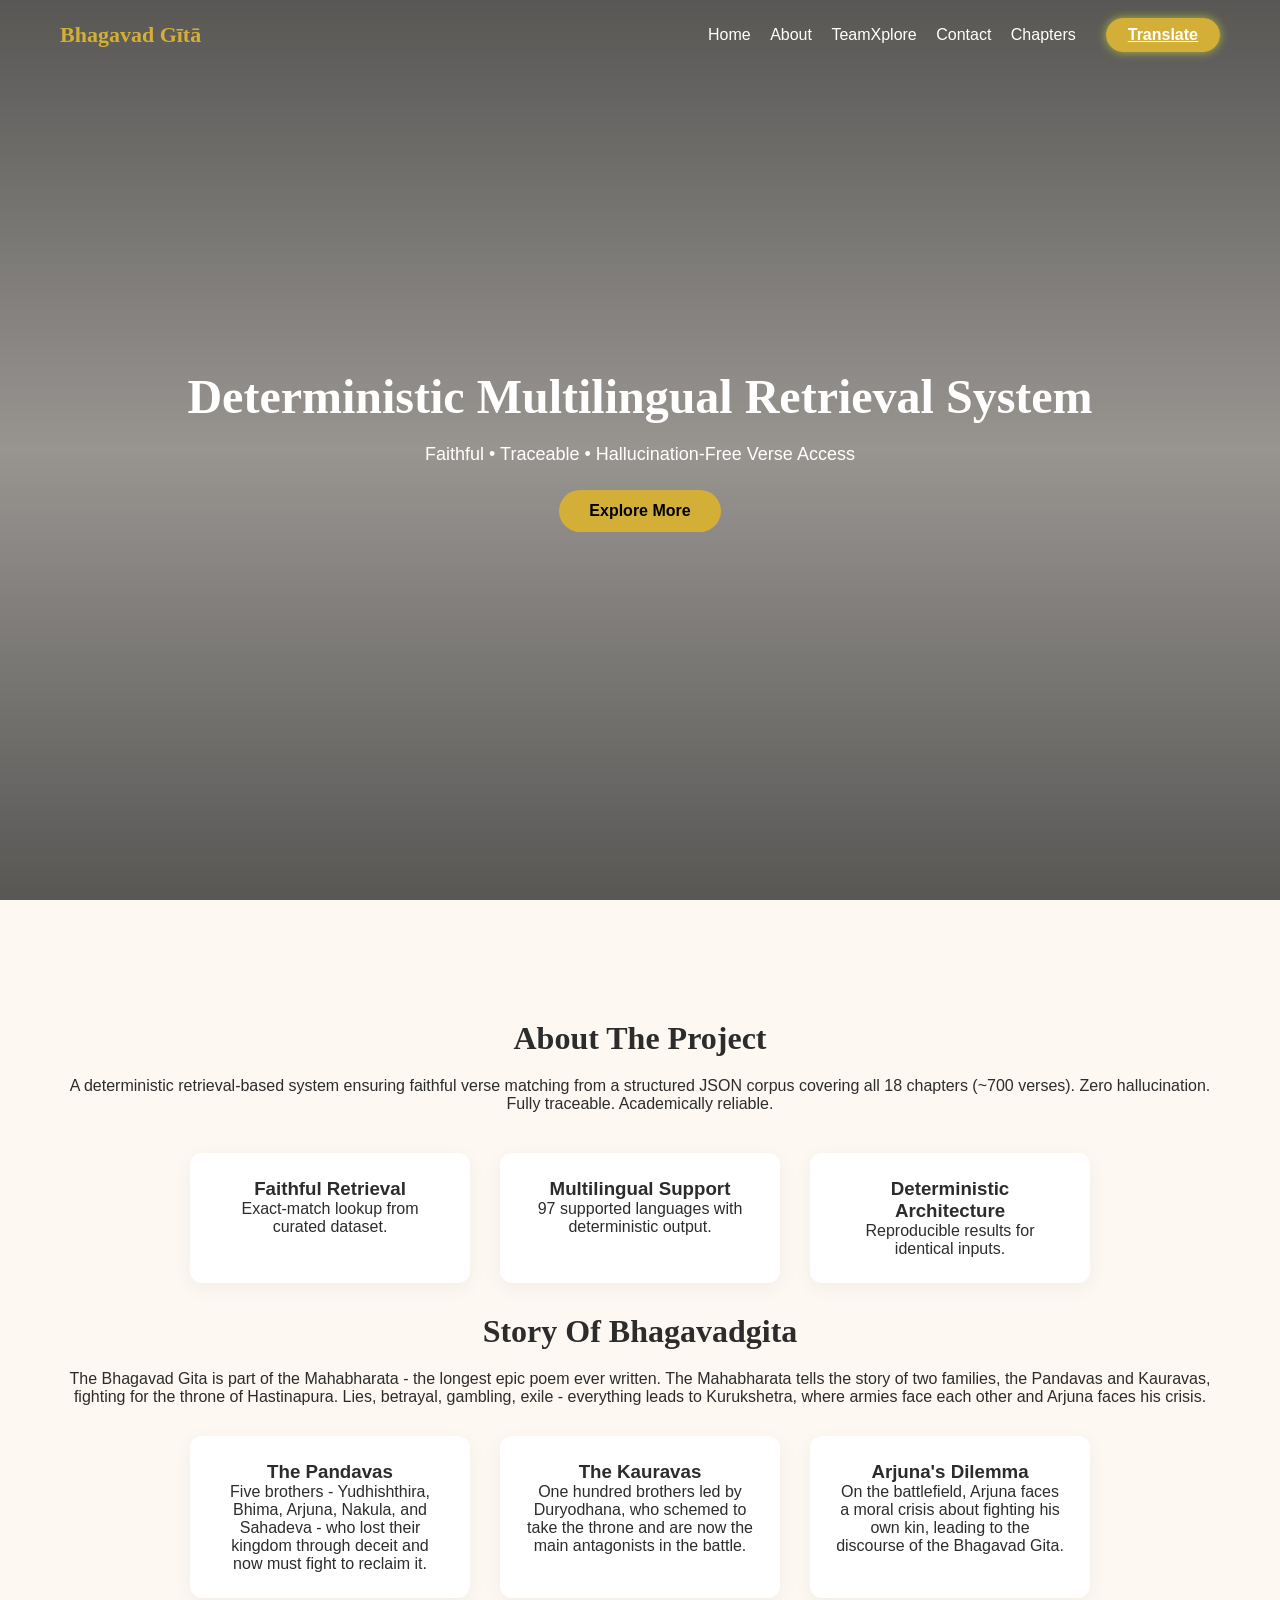
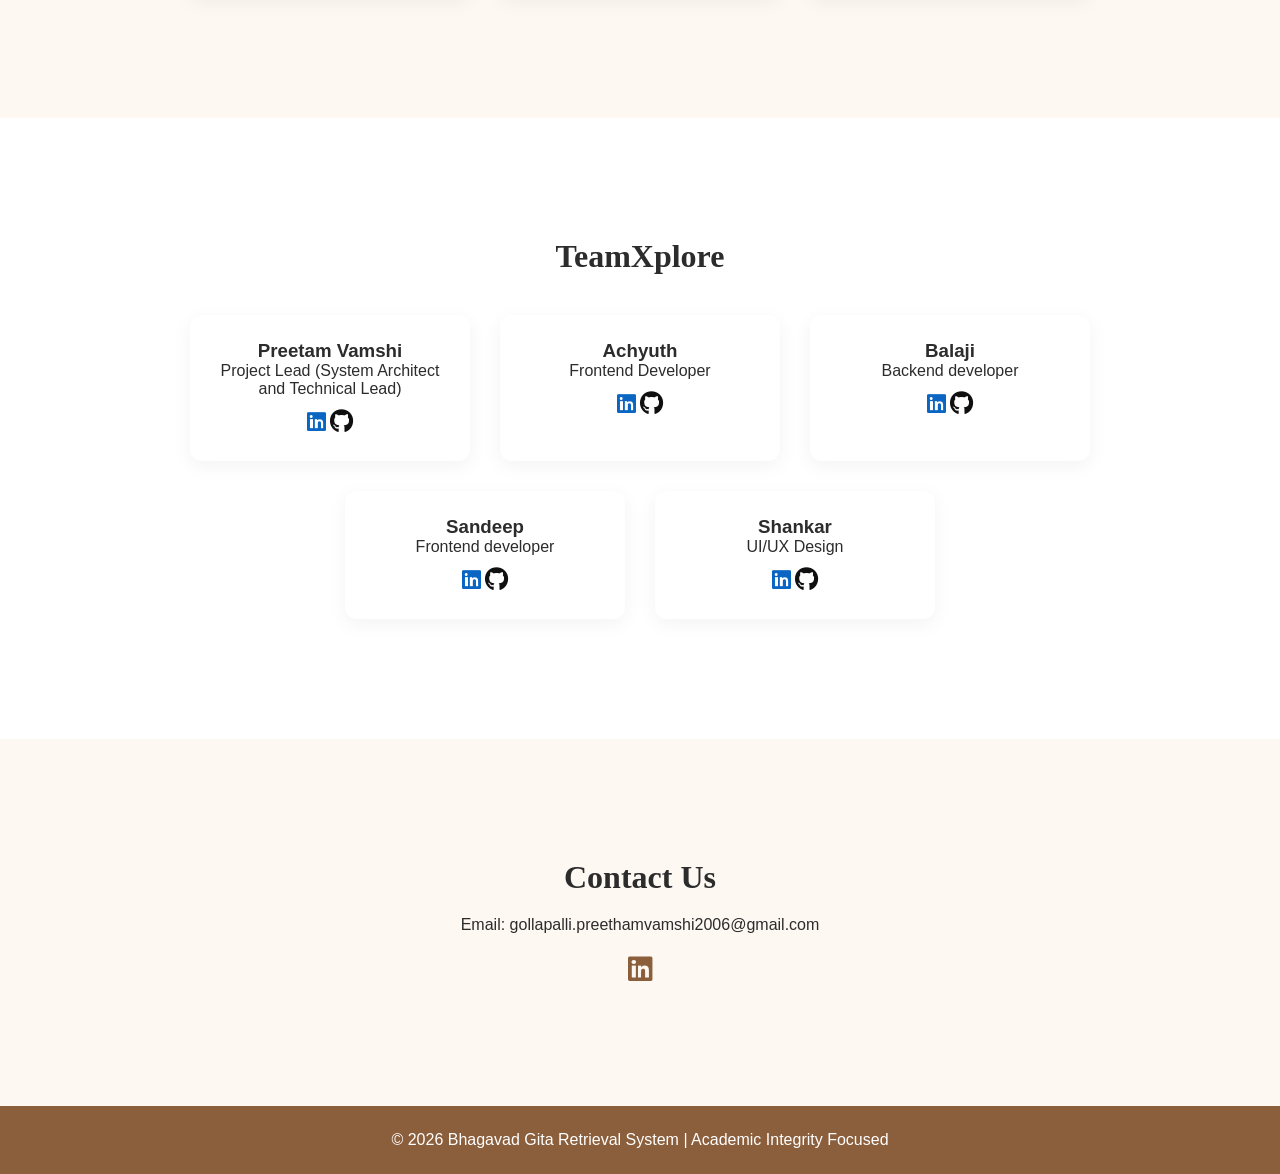
==== commit 71b879bf: "Initial project upload" ====
--- a/frontend/DASHBOARD/index.html
+++ b/frontend/DASHBOARD/index.html
@@ -17,24 +17,24 @@
   <div class="container nav-content">
 
     <div class="logo">Bhagavad Gītā</div>
-
-    <div class="right-section">
-
-      <nav class="nav-menu">
+      <!-- Hamburger Icon -->
+    <div class="hamburger" id="hamburger">
+      <i class="fas fa-bars"></i>
+    </div>
+    <div class="right-section" id = "nav-menu">
+
+      <nav>
         <a href="#home">Home</a>
         <a href="#about">About</a>
         <a href="#team">TeamXplore</a>
         <a href="#contact">Contact</a>
-        <a href="../BV/chapters.html" target="_self">Chapters </a>
+        <!-- corrected relative path: BV folder is a child of DASHBOARD -->
+        <a href="BV/chapters.html" target="_self">Chapters</a>
       </nav>
 
-      <button class="hamburger" aria-label="Toggle menu">
-        <span></span>
-        <span></span>
-        <span></span>
-      </button>
-
-      <a href="../BV/translation.html" target="_self" class="glow-btn">Translate</a>
+      <!-- removed redundant hamburger button (already have one above with id) -->
+
+      <a href="BV/translation.html" target="_self" class="glow-btn">Translate</a>
 
     </div>
   </div>
@@ -82,12 +82,31 @@
         <h3>Deterministic Architecture</h3>
         <p>Reproducible results for identical inputs.</p>
       </div>
-        
+      <div class="story">
+        <h2>Story Of Bhagavadgita</h2>
+         <p>
+        The Bhagavad Gita is part of the Mahabharata - the longest epic poem ever written.
+        The Mahabharata tells the story of two families, the Pandavas and Kauravas,
+        fighting for the throne of Hastinapura. Lies, betrayal, gambling, exile -
+        everything leads to Kurukshetra, where armies face each other and Arjuna faces
+        his crisis.
+        </p>
+      </div>
+
+      <div class="card">
+        <h3>The Pandavas</h3>
+        <p>Five brothers - Yudhishthira, Bhima, Arjuna, Nakula, and Sahadeva - who lost their kingdom through deceit and now must fight to reclaim it.</p>
+      </div>
+      <div class="card">
+        <h3>The Kauravas</h3>
+        <p>One hundred brothers led by Duryodhana, who schemed to take the throne and are now the main antagonists in the battle.</p>
+      </div>
+     <div class="card">
+        <h3>Arjuna's Dilemma</h3>
+        <p>On the battlefield, Arjuna faces a moral crisis about fighting his own kin, leading to the discourse of the Bhagavad Gita.</p>
+      </div>
       
-      <p> The Bhagavad Gita mainly aims to guide human beings on how to live a meaningful and righteous life. It presents a conversation between Krishna and Arjuna during the war described in the Mahabharata. When Arjuna becomes confused and unwilling to fight in the battle of Kurukshetra, Krishna teaches him about duty (dharma), righteousness, and the true nature of life. The text emphasizes that every individual must perform their responsibilities with honesty and courage.
-
-Another key aim of the Bhagavad Gita is to teach the importance of selfless action, spiritual wisdom, and devotion. It explains that people should perform their duties without being attached to the results of their actions, as attachment leads to stress and suffering. The Gita also highlights that the soul is eternal and that true peace comes from self-discipline, knowledge, and devotion to the divine. Overall, its message encourages individuals to maintain balance in life while following the path of duty, morality, and spiritual growth.</p>
-    </div>
+         
   </div>
 </section>
 
@@ -215,32 +234,15 @@
   }
 });
 
-// Hamburger menu toggle
-document.addEventListener('DOMContentLoaded', function() {
-  const hamburger = document.querySelector('.hamburger');
-  const navMenu = document.querySelector('.nav-menu');
-
-  hamburger.addEventListener('click', function() {
-    hamburger.classList.toggle('active');
-    navMenu.classList.toggle('active');
-  });
-
-  // Close menu when clicking a link
-  const navLinks = document.querySelectorAll('.nav-menu a');
-  navLinks.forEach(link => {
-    link.addEventListener('click', function() {
-      hamburger.classList.remove('active');
-      navMenu.classList.remove('active');
-    });
-  });
-
-  // Close menu when clicking outside
-  document.addEventListener('click', function(event) {
-    if (!hamburger.contains(event.target) && !navMenu.contains(event.target)) {
-      hamburger.classList.remove('active');
-      navMenu.classList.remove('active');
+// hamburger (mobile) toggle
+document.addEventListener('DOMContentLoaded', () => {
+    const hamburger = document.getElementById("hamburger");
+    const navMenu = document.getElementById("nav-menu");
+    if (hamburger && navMenu) {
+        hamburger.addEventListener("click", () => {
+            navMenu.classList.toggle("active");
+        });
     }
-  });
 });
 </script>
 
--- a/frontend/DASHBOARD/style.css
+++ b/frontend/DASHBOARD/style.css
@@ -351,146 +351,4 @@
 .contact-social a:hover {
     color: #D4AF37;
     transform: scale(1.2);
-}
-
-/* ===== RESPONSIVE DESIGN ===== */
-@media (max-width: 768px) {
-    .container {
-        padding: 0 15px;
-    }
-
-    /* Navbar */
-    .navbar {
-        padding: 0;
-    }
-
-    .nav-content {
-        height: 60px;
-        padding: 0 15px;
-    }
-
-    .logo {
-        font-size: 18px;
-    }
-
-    .right-section {
-        gap: 10px;
-    }
-
-    .navbar nav {
-        display: none; /* Hide nav links on mobile */
-    }
-
-    .hamburger {
-        display: flex;
-    }
-
-    .glow-btn {
-        padding: 6px 16px;
-        font-size: 14px;
-    }
-
-    /* Hero */
-    .hero-overlay h1 {
-        font-size: 32px;
-        margin-bottom: 15px;
-    }
-
-    .hero-overlay p {
-        font-size: 16px;
-        margin-bottom: 20px;
-    }
-
-    .btn {
-        padding: 10px 25px;
-        font-size: 16px;
-    }
-
-    /* Hide video on mobile for better performance */
-    .hero-video {
-        display: none;
-    }
-
-    .hero-overlay {
-        background: linear-gradient(
-            to bottom,
-            rgba(0,0,0,0.8),
-            rgba(0,0,0,0.6),
-            rgba(0,0,0,0.8)
-        );
-    }
-
-    /* Sections */
-    .section {
-        padding: 80px 0;
-    }
-
-    .section h2 {
-        font-size: 28px;
-        margin-bottom: 15px;
-    }
-
-    /* Cards */
-    .features,
-    .team-grid {
-        gap: 20px;
-    }
-
-    .card,
-    .team-card {
-        width: 100%;
-        max-width: 320px;
-        padding: 20px;
-    }
-
-    /* Contact */
-    .contact-form {
-        margin: 20px auto;
-    }
-
-    .contact-form input,
-    .contact-form textarea {
-        margin: 8px 0;
-        padding: 10px;
-    }
-
-    .contact-social {
-        gap: 25px;
-    }
-
-    .contact-social a {
-        font-size: 24px;
-    }
-
-    .footer {
-        padding: 20px;
-        text-align: center;
-    }
-}
-
-@media (max-width: 480px) {
-    .hero-overlay h1 {
-        font-size: 24px;
-    }
-
-    .hero-overlay p {
-        font-size: 14px;
-    }
-
-    .section h2 {
-        font-size: 24px;
-    }
-
-    .card,
-    .team-card {
-        padding: 15px;
-    }
-
-    .contact-social {
-        gap: 20px;
-    }
-
-    .contact-social a {
-        font-size: 20px;
-    }
 }
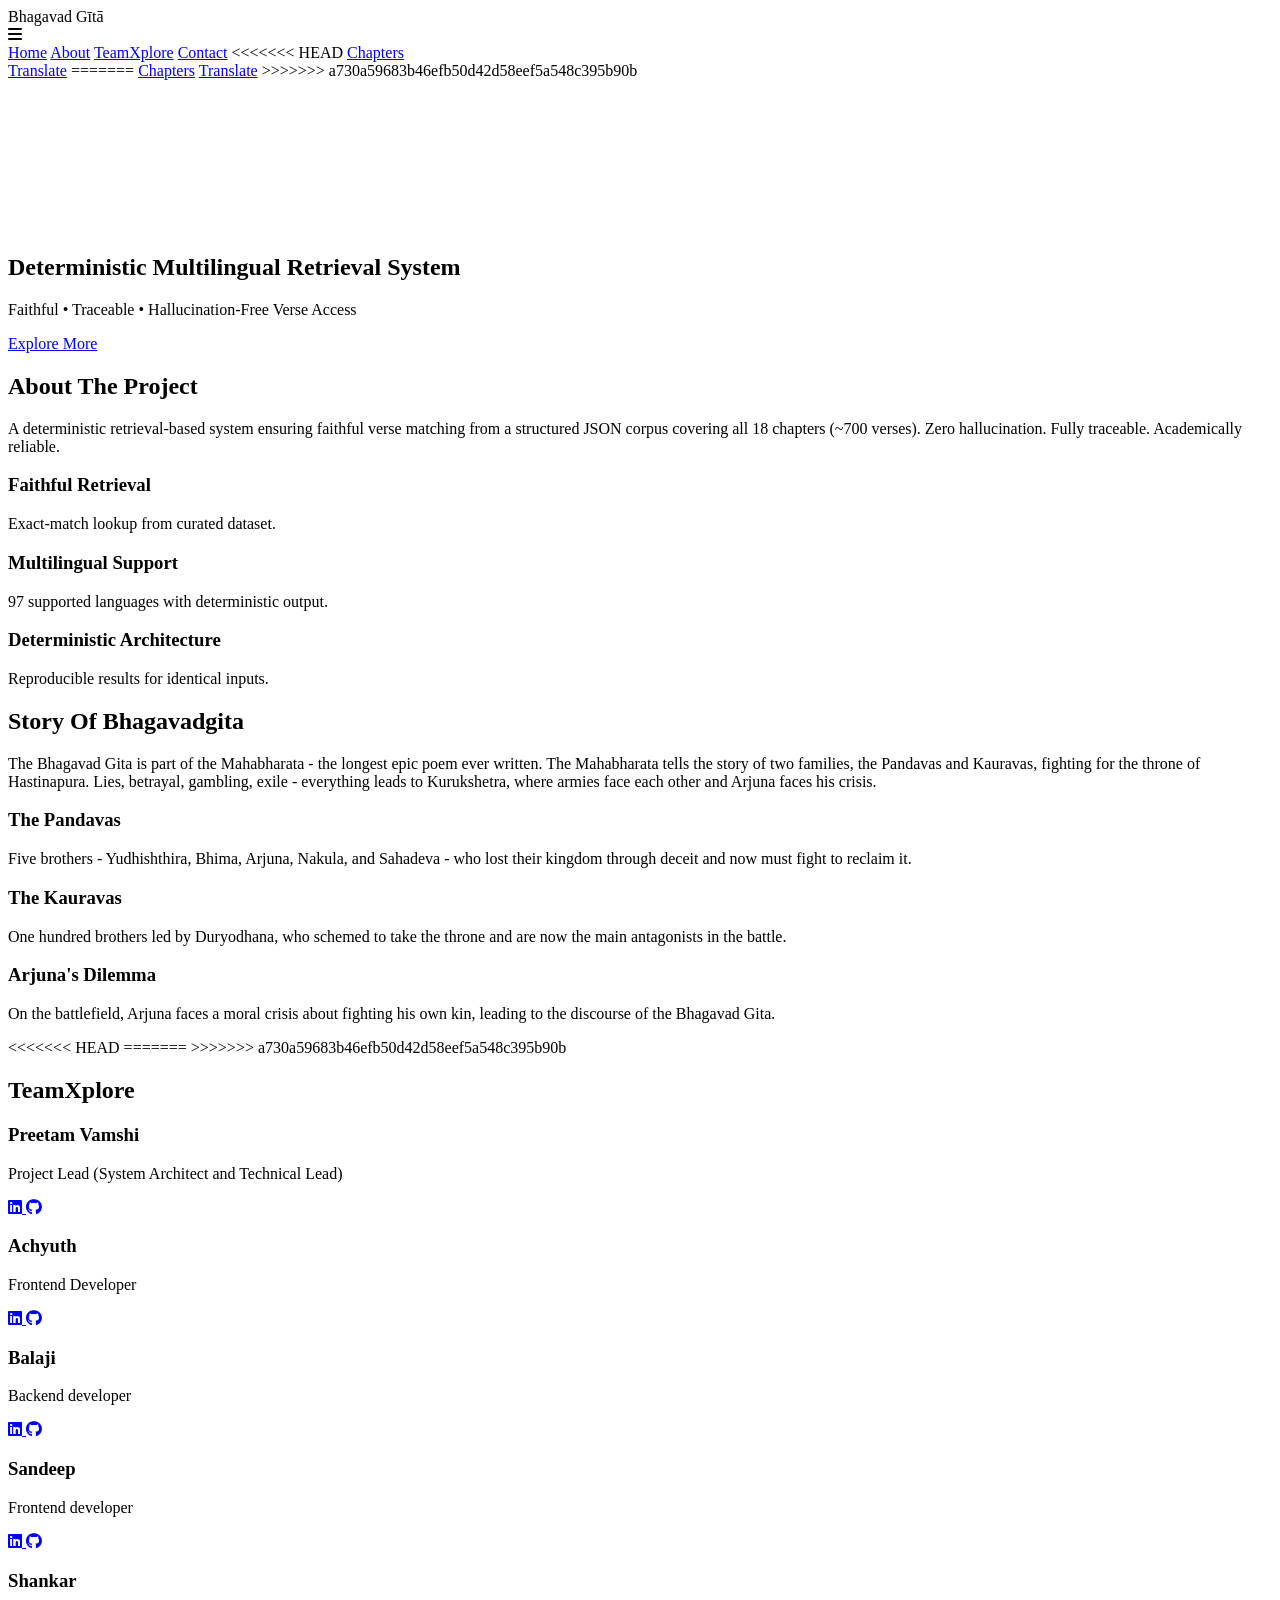
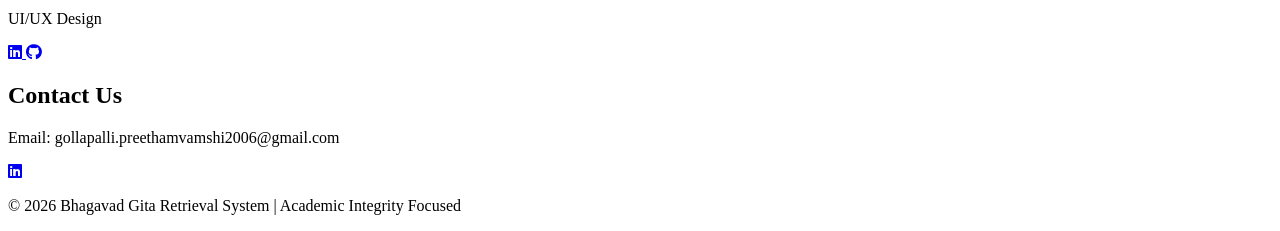
==== commit 20423af1: "Project upload" ====
--- a/frontend/DASHBOARD/index.html
+++ b/frontend/DASHBOARD/index.html
@@ -8,7 +8,8 @@
   <!-- Fonts -->
   <link href="https://fonts.googleapis.com/css2?family=Playfair+Display:wght@600;700&family=Inter:wght@300;400;500;600&display=swap" rel="stylesheet">
   <link rel="stylesheet" href="https://cdnjs.cloudflare.com/ajax/libs/font-awesome/6.5.0/css/all.min.css">
-  <link rel="stylesheet" href="style.css">
+  <link rel="stylesheet" href="/style.css">
+  <link rel="stylesheet" href="/hamburger-menu.css">
 </head>
 <body>
 
@@ -28,6 +29,7 @@
         <a href="#about">About</a>
         <a href="#team">TeamXplore</a>
         <a href="#contact">Contact</a>
+<<<<<<< HEAD
         <!-- corrected relative path: BV folder is a child of DASHBOARD -->
         <a href="BV/chapters.html" target="_self">Chapters</a>
       </nav>
@@ -35,6 +37,12 @@
       <!-- removed redundant hamburger button (already have one above with id) -->
 
       <a href="BV/translation.html" target="_self" class="glow-btn">Translate</a>
+=======
+        <a href="/BV/chapters.html">Chapters</a>
+      </nav>
+
+      <a href="/BV/translation.html" class="glow-btn">Translate</a>
+>>>>>>> a730a59683b46efb50d42d58eef5a548c395b90b
 
     </div>
   </div>
@@ -105,8 +113,11 @@
         <h3>Arjuna's Dilemma</h3>
         <p>On the battlefield, Arjuna faces a moral crisis about fighting his own kin, leading to the discourse of the Bhagavad Gita.</p>
       </div>
+<<<<<<< HEAD
       
          
+=======
+>>>>>>> a730a59683b46efb50d42d58eef5a548c395b90b
   </div>
 </section>
 
@@ -245,6 +256,7 @@
     }
 });
 </script>
+<script src="/hamburger-menu.js"></script>
 
 </body>
 </html>
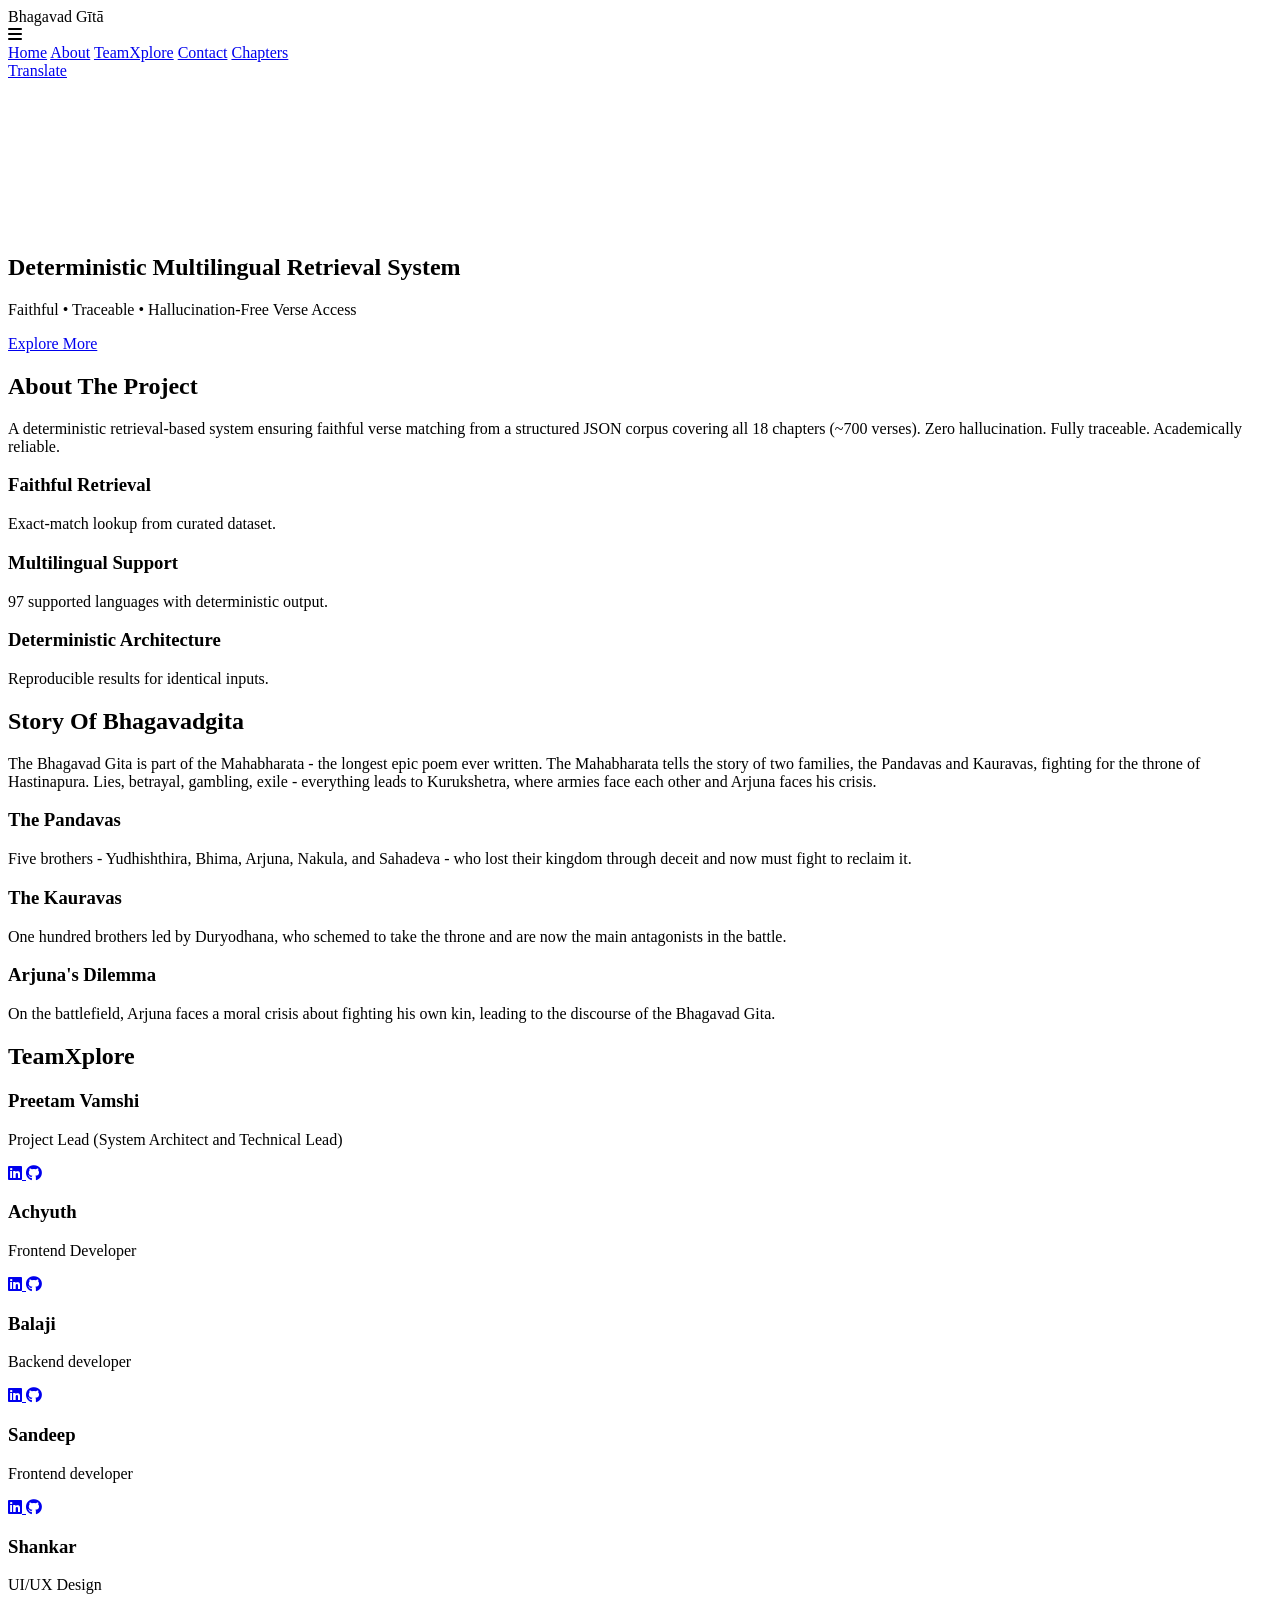
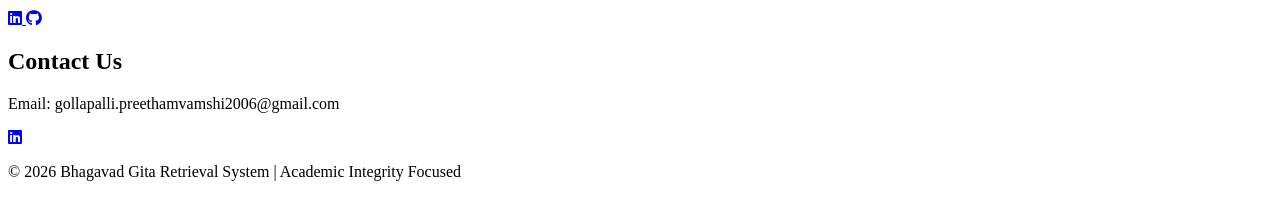
==== commit 09fbf139: "changes" ====
--- a/frontend/DASHBOARD/index.html
+++ b/frontend/DASHBOARD/index.html
@@ -29,20 +29,10 @@
         <a href="#about">About</a>
         <a href="#team">TeamXplore</a>
         <a href="#contact">Contact</a>
-<<<<<<< HEAD
-        <!-- corrected relative path: BV folder is a child of DASHBOARD -->
-        <a href="BV/chapters.html" target="_self">Chapters</a>
+        <a href="BV/chapters.html">Chapters</a>
       </nav>
 
-      <!-- removed redundant hamburger button (already have one above with id) -->
-
-      <a href="BV/translation.html" target="_self" class="glow-btn">Translate</a>
-=======
-        <a href="/BV/chapters.html">Chapters</a>
-      </nav>
-
-      <a href="/BV/translation.html" class="glow-btn">Translate</a>
->>>>>>> a730a59683b46efb50d42d58eef5a548c395b90b
+      <a href="BV/translation.html" class="glow-btn">Translate</a>
 
     </div>
   </div>
@@ -113,11 +103,7 @@
         <h3>Arjuna's Dilemma</h3>
         <p>On the battlefield, Arjuna faces a moral crisis about fighting his own kin, leading to the discourse of the Bhagavad Gita.</p>
       </div>
-<<<<<<< HEAD
-      
-         
-=======
->>>>>>> a730a59683b46efb50d42d58eef5a548c395b90b
+
   </div>
 </section>
 
